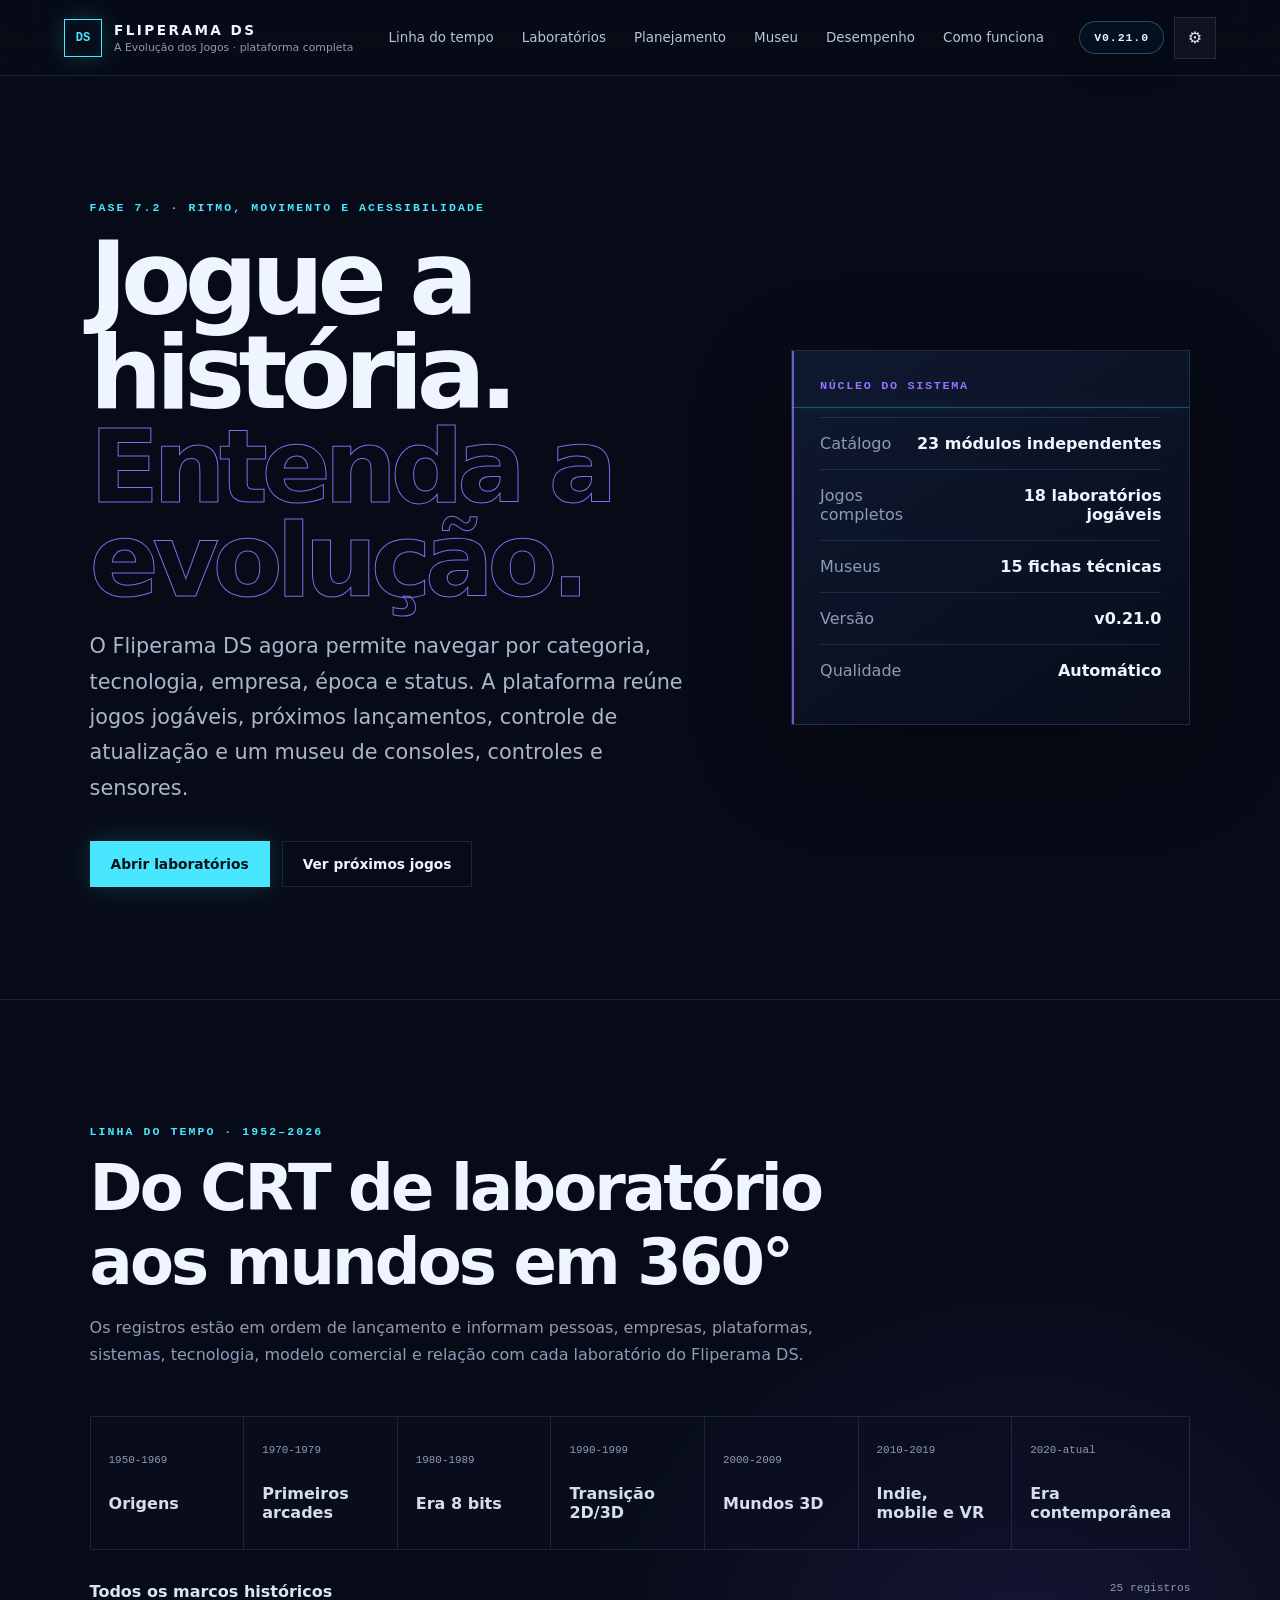
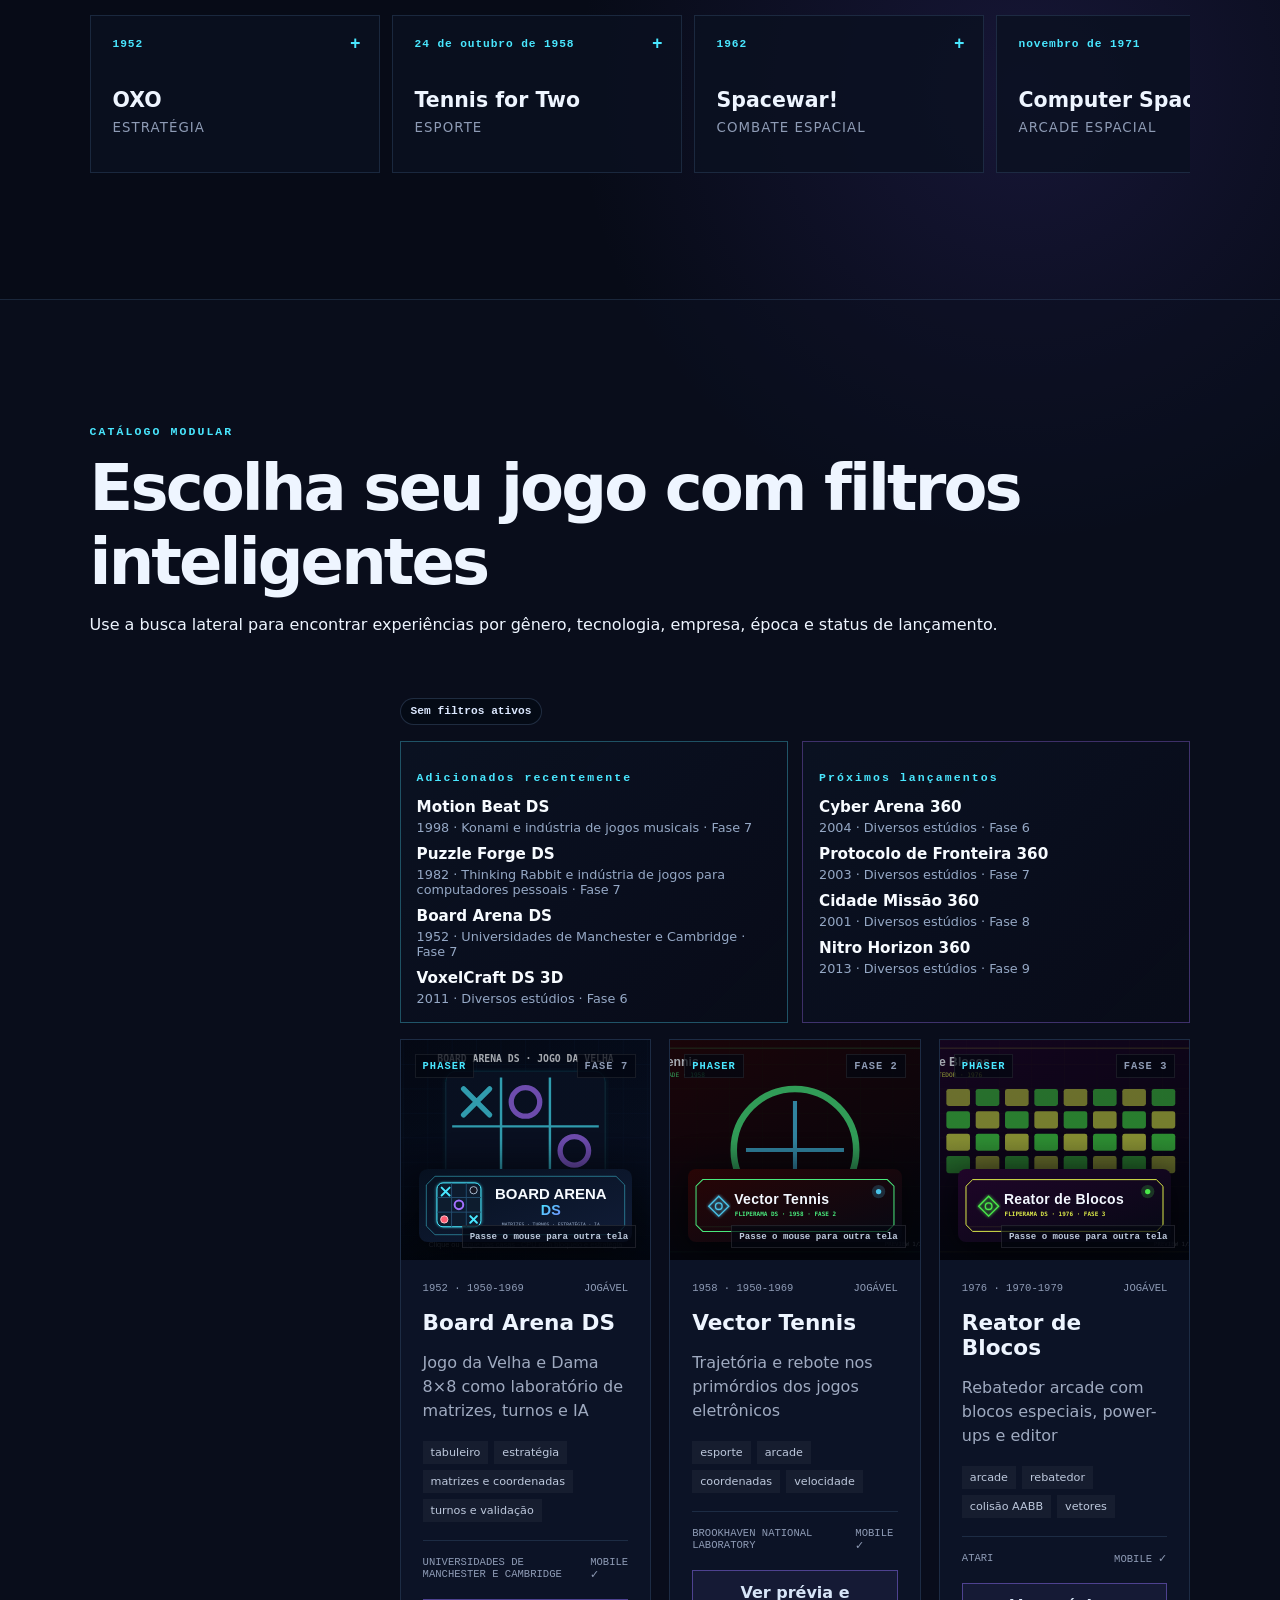
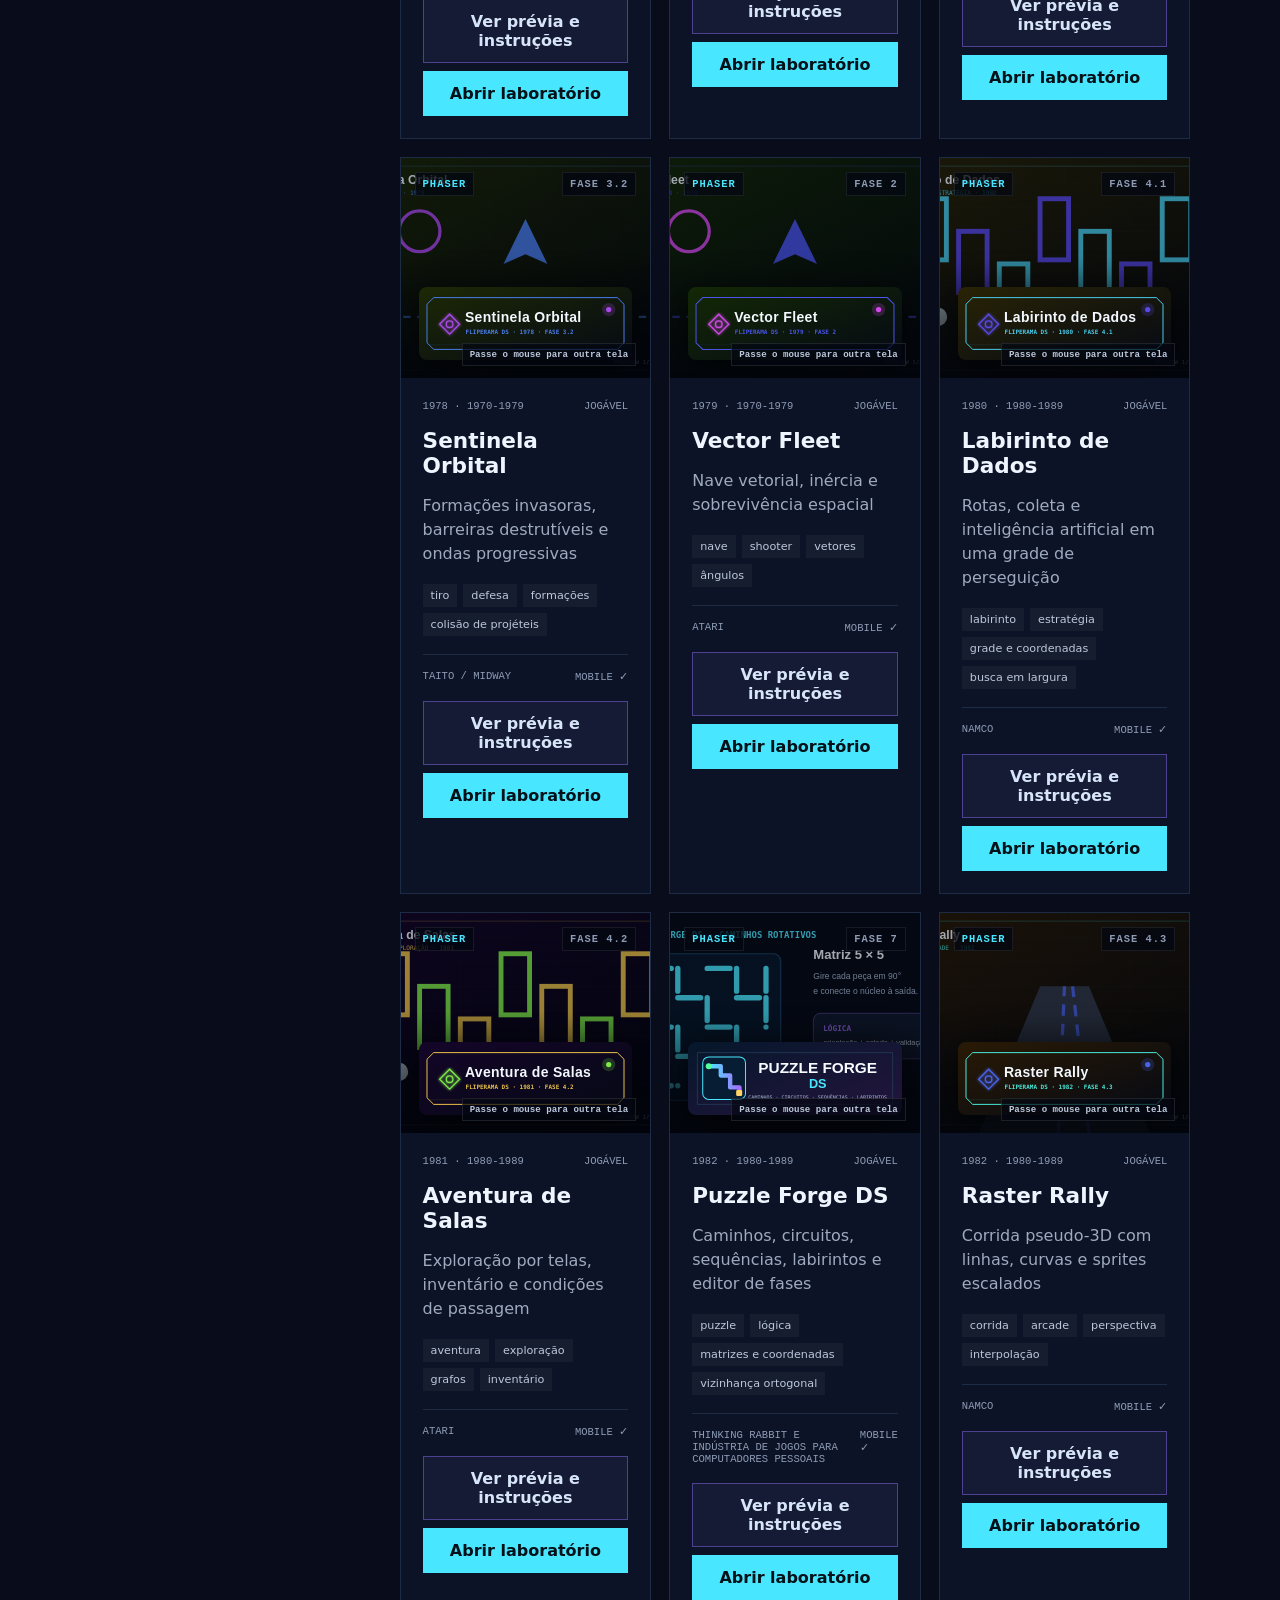
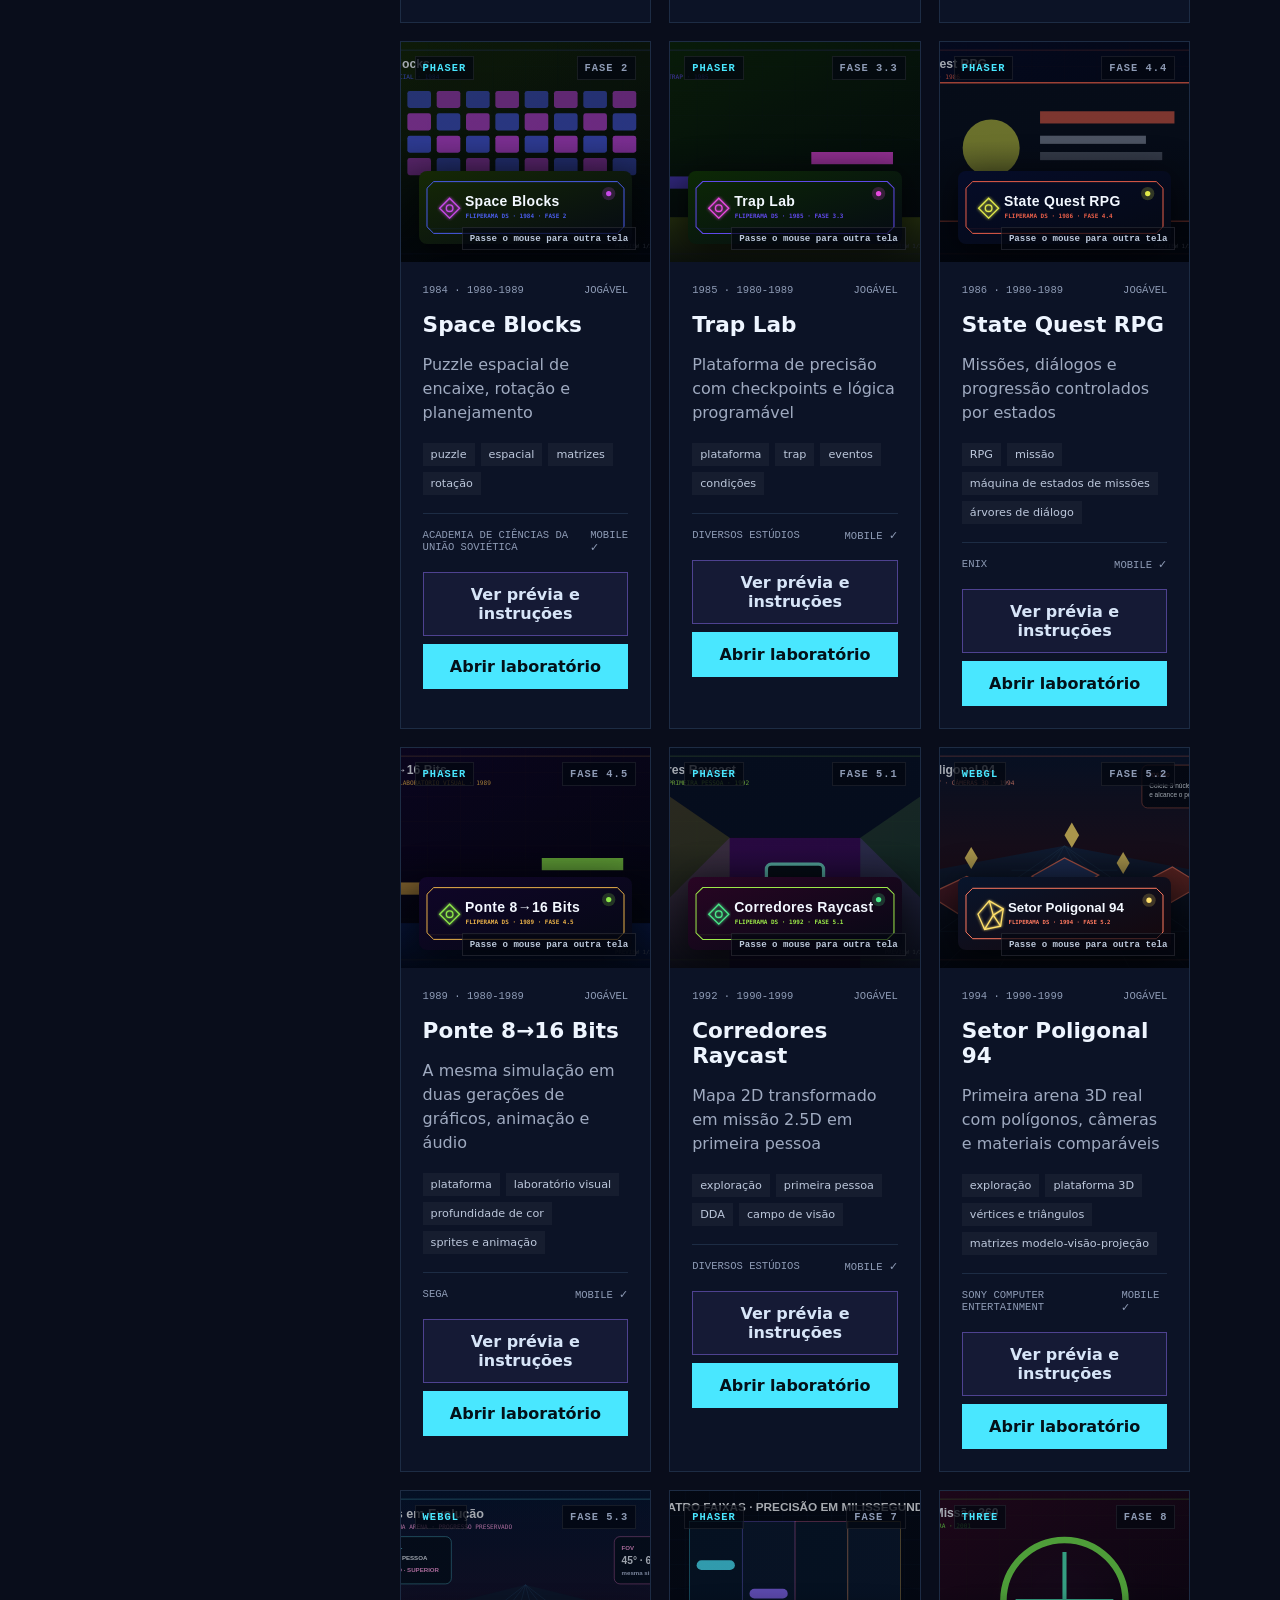
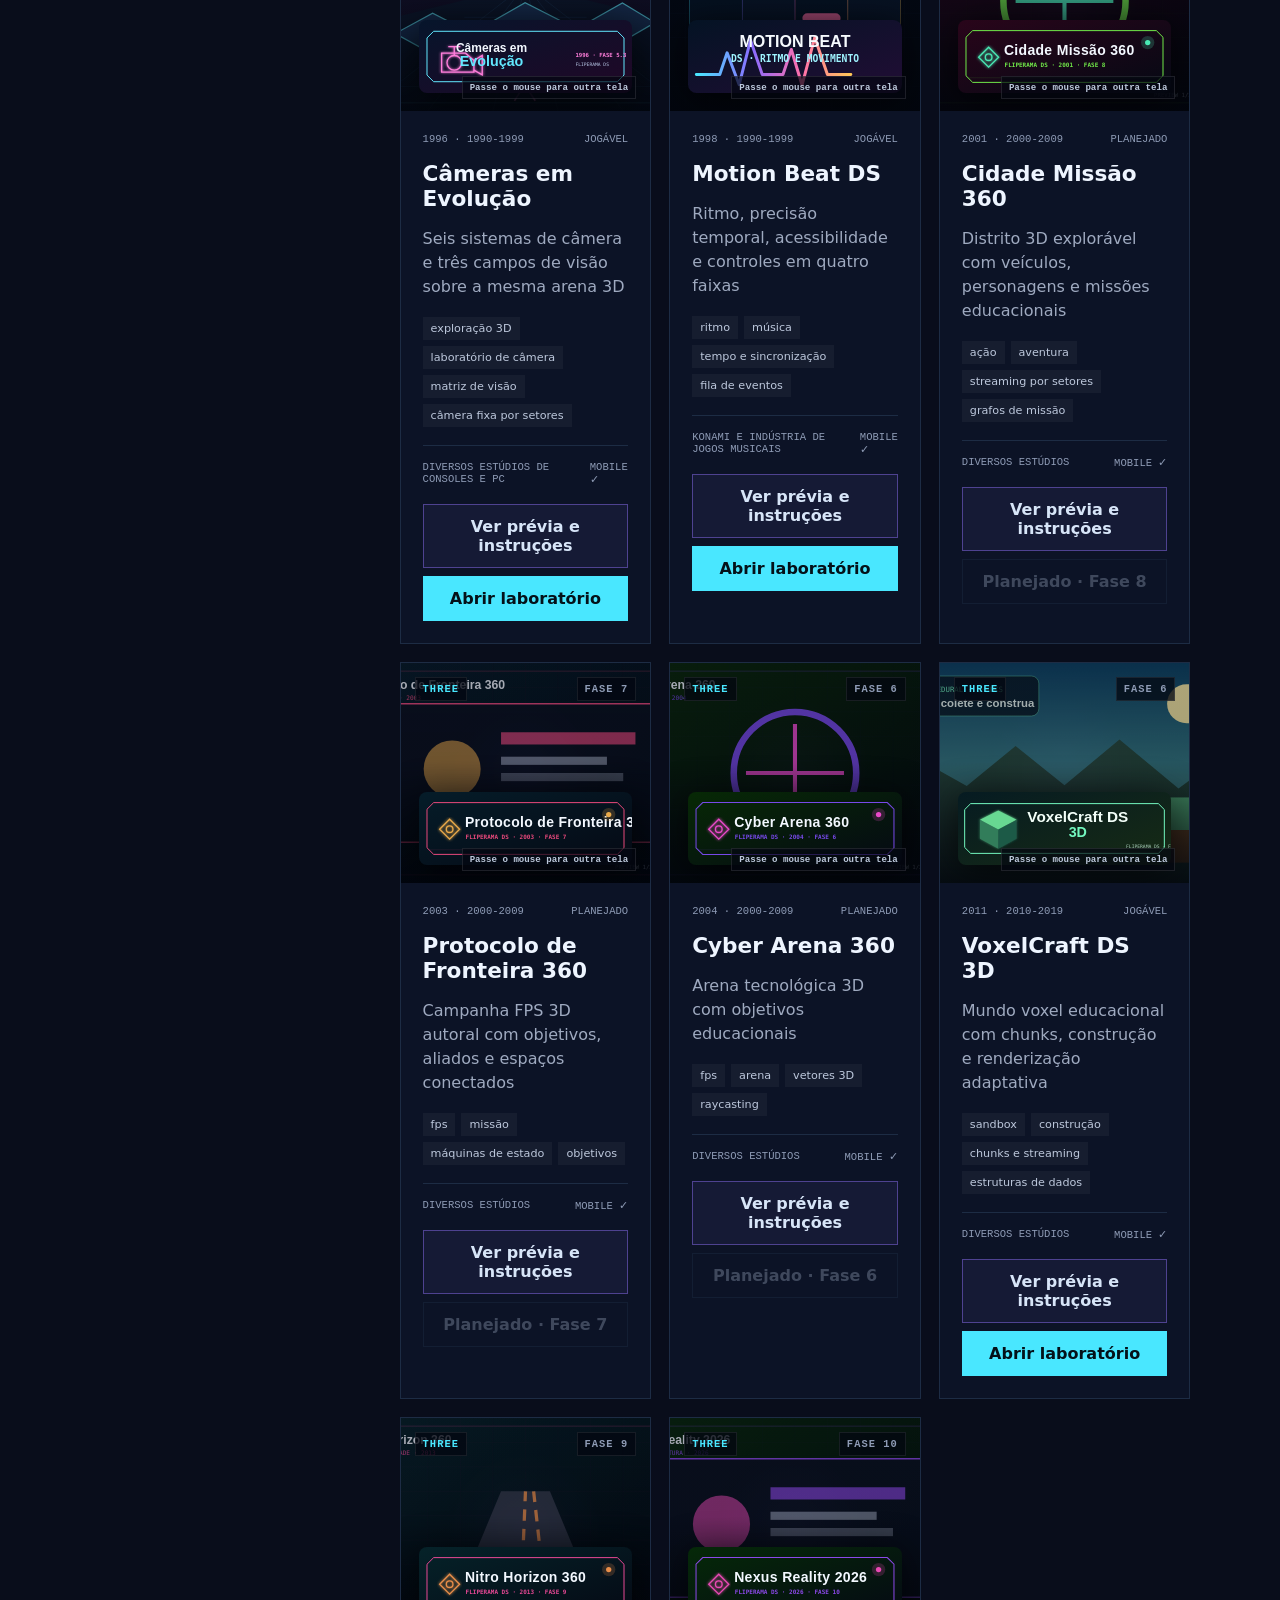
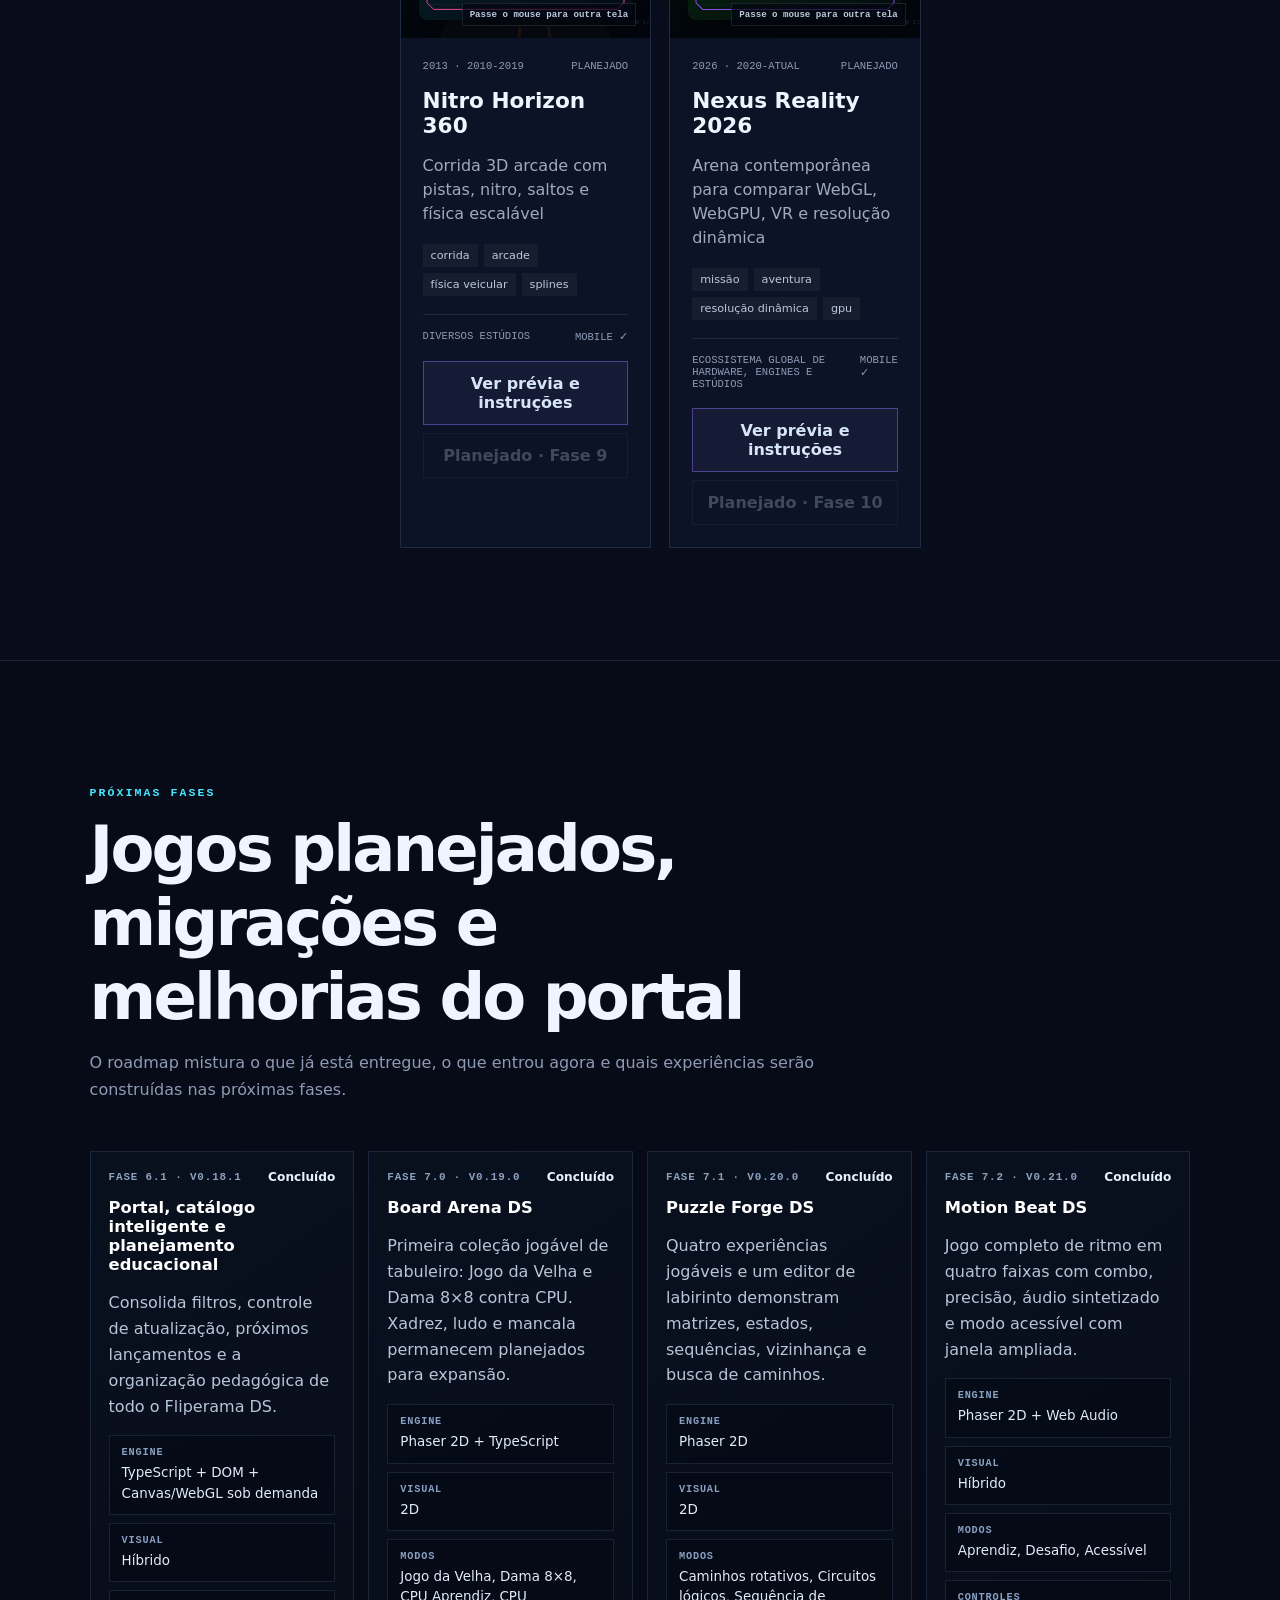
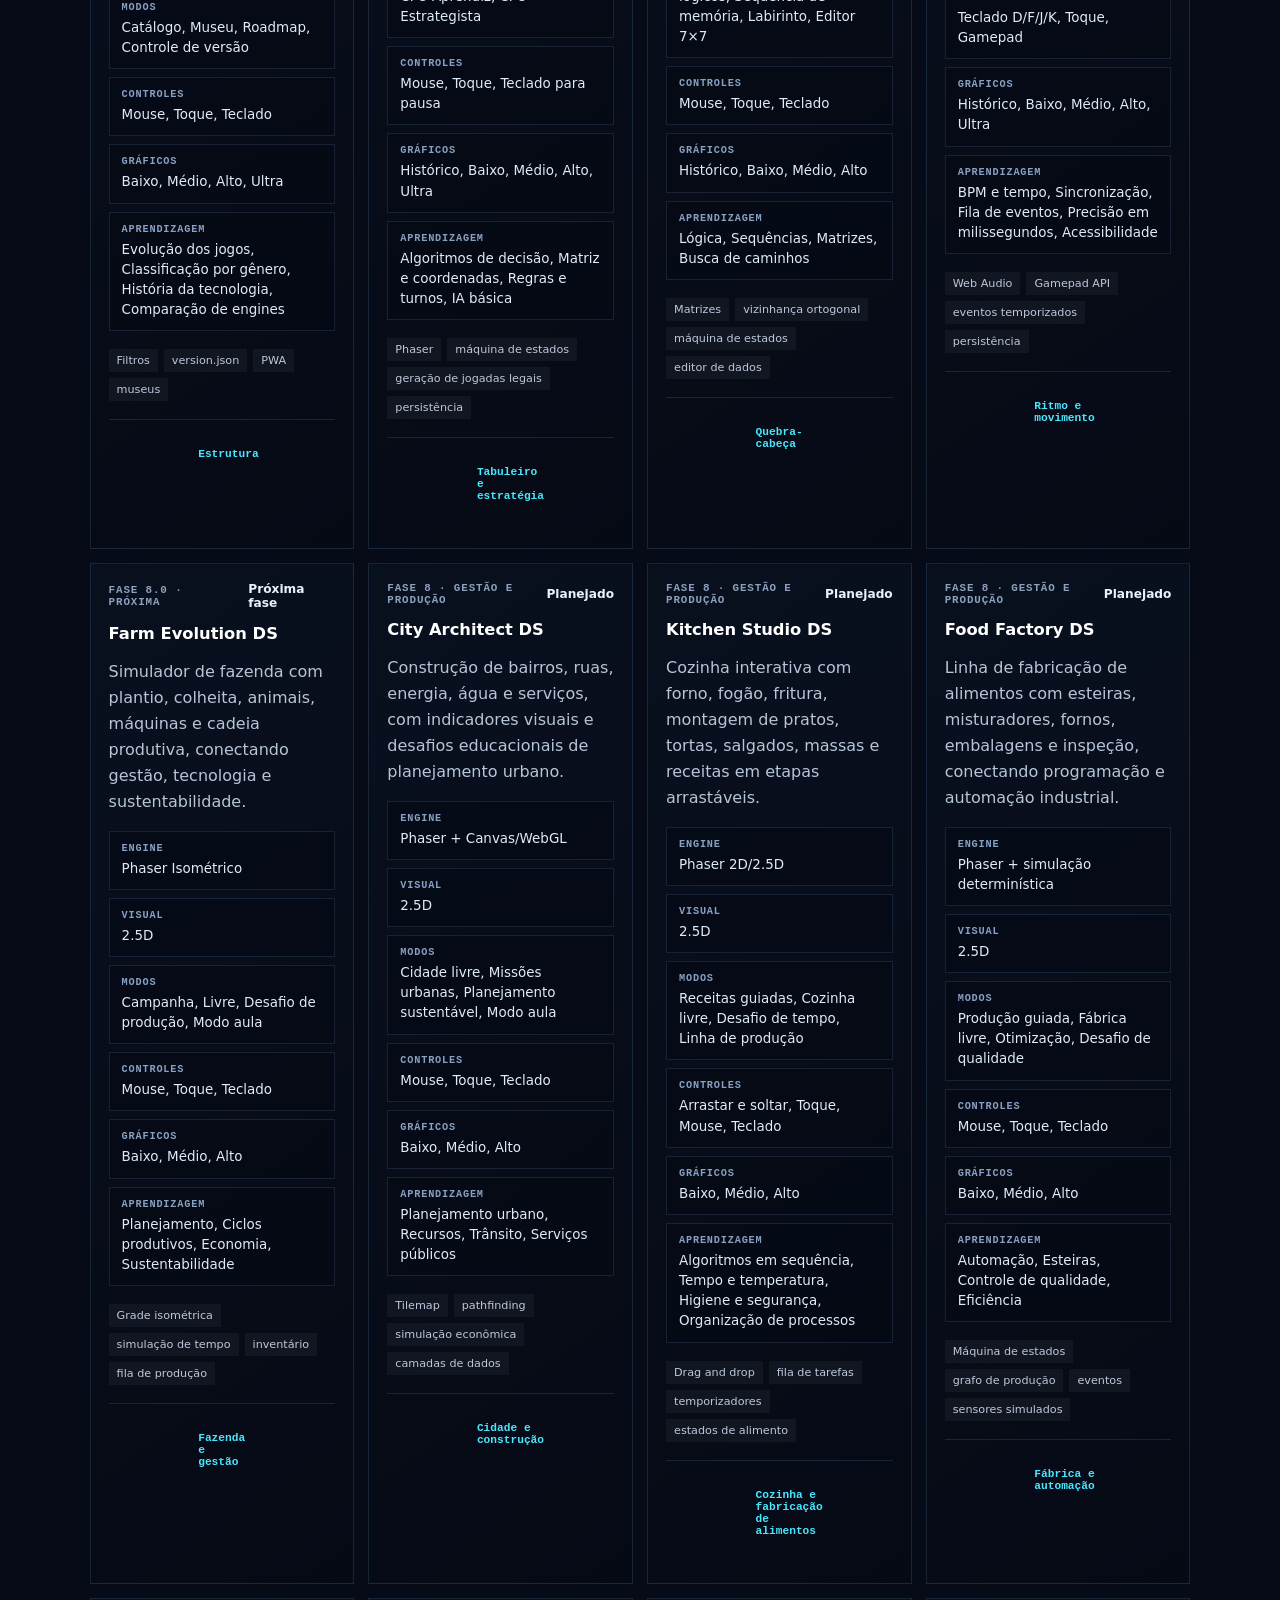
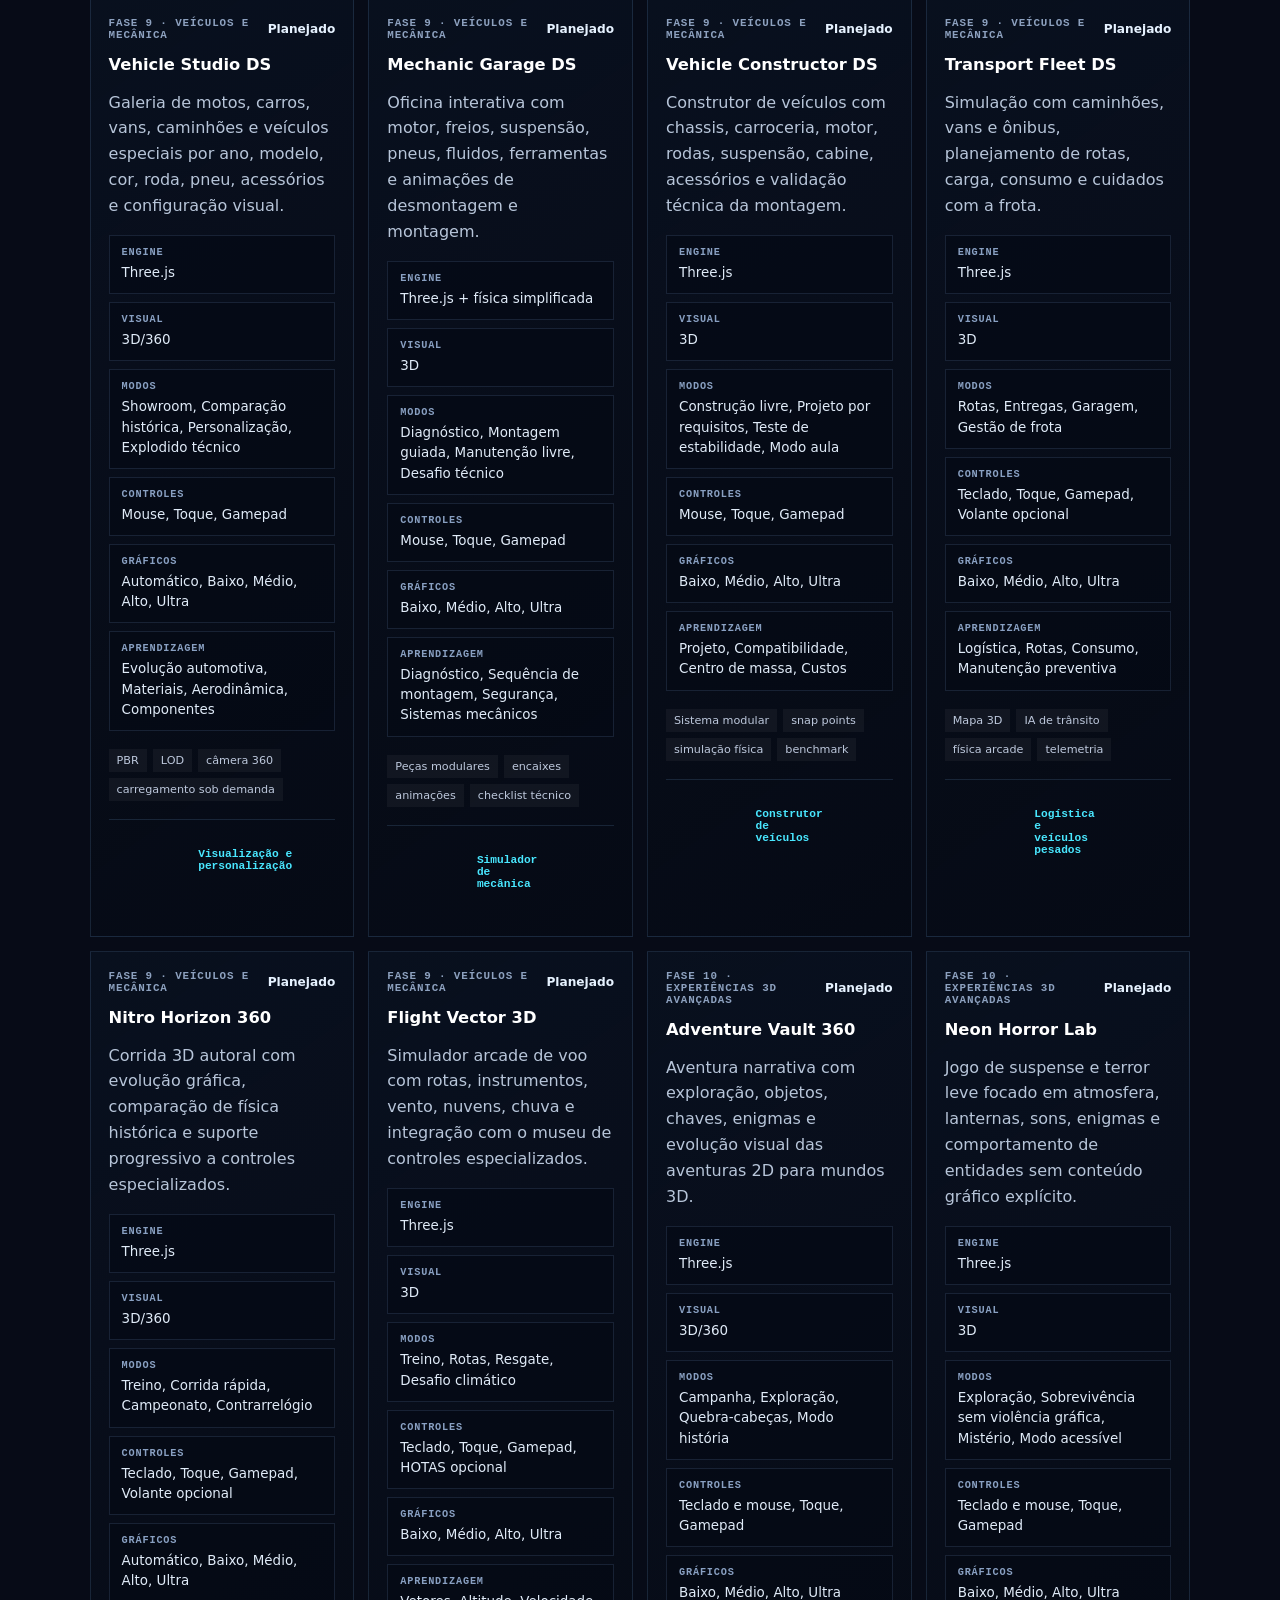
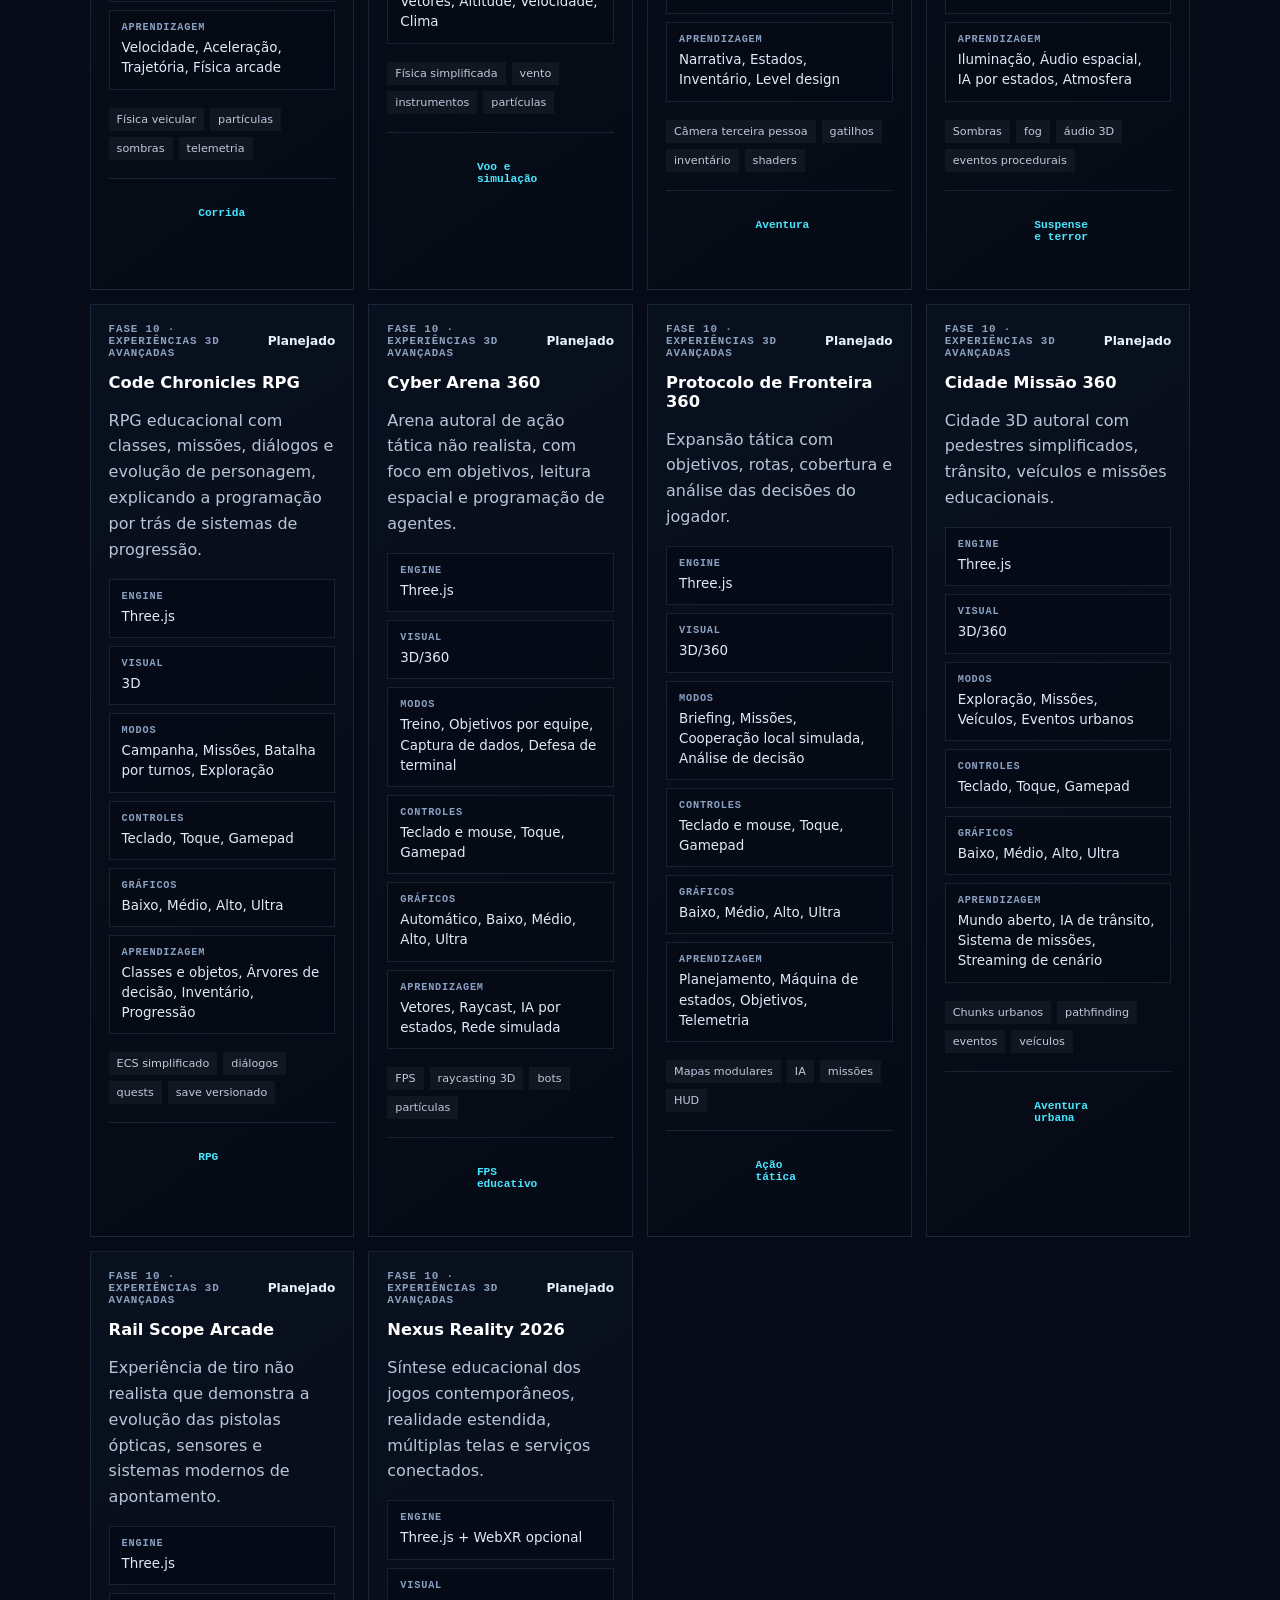
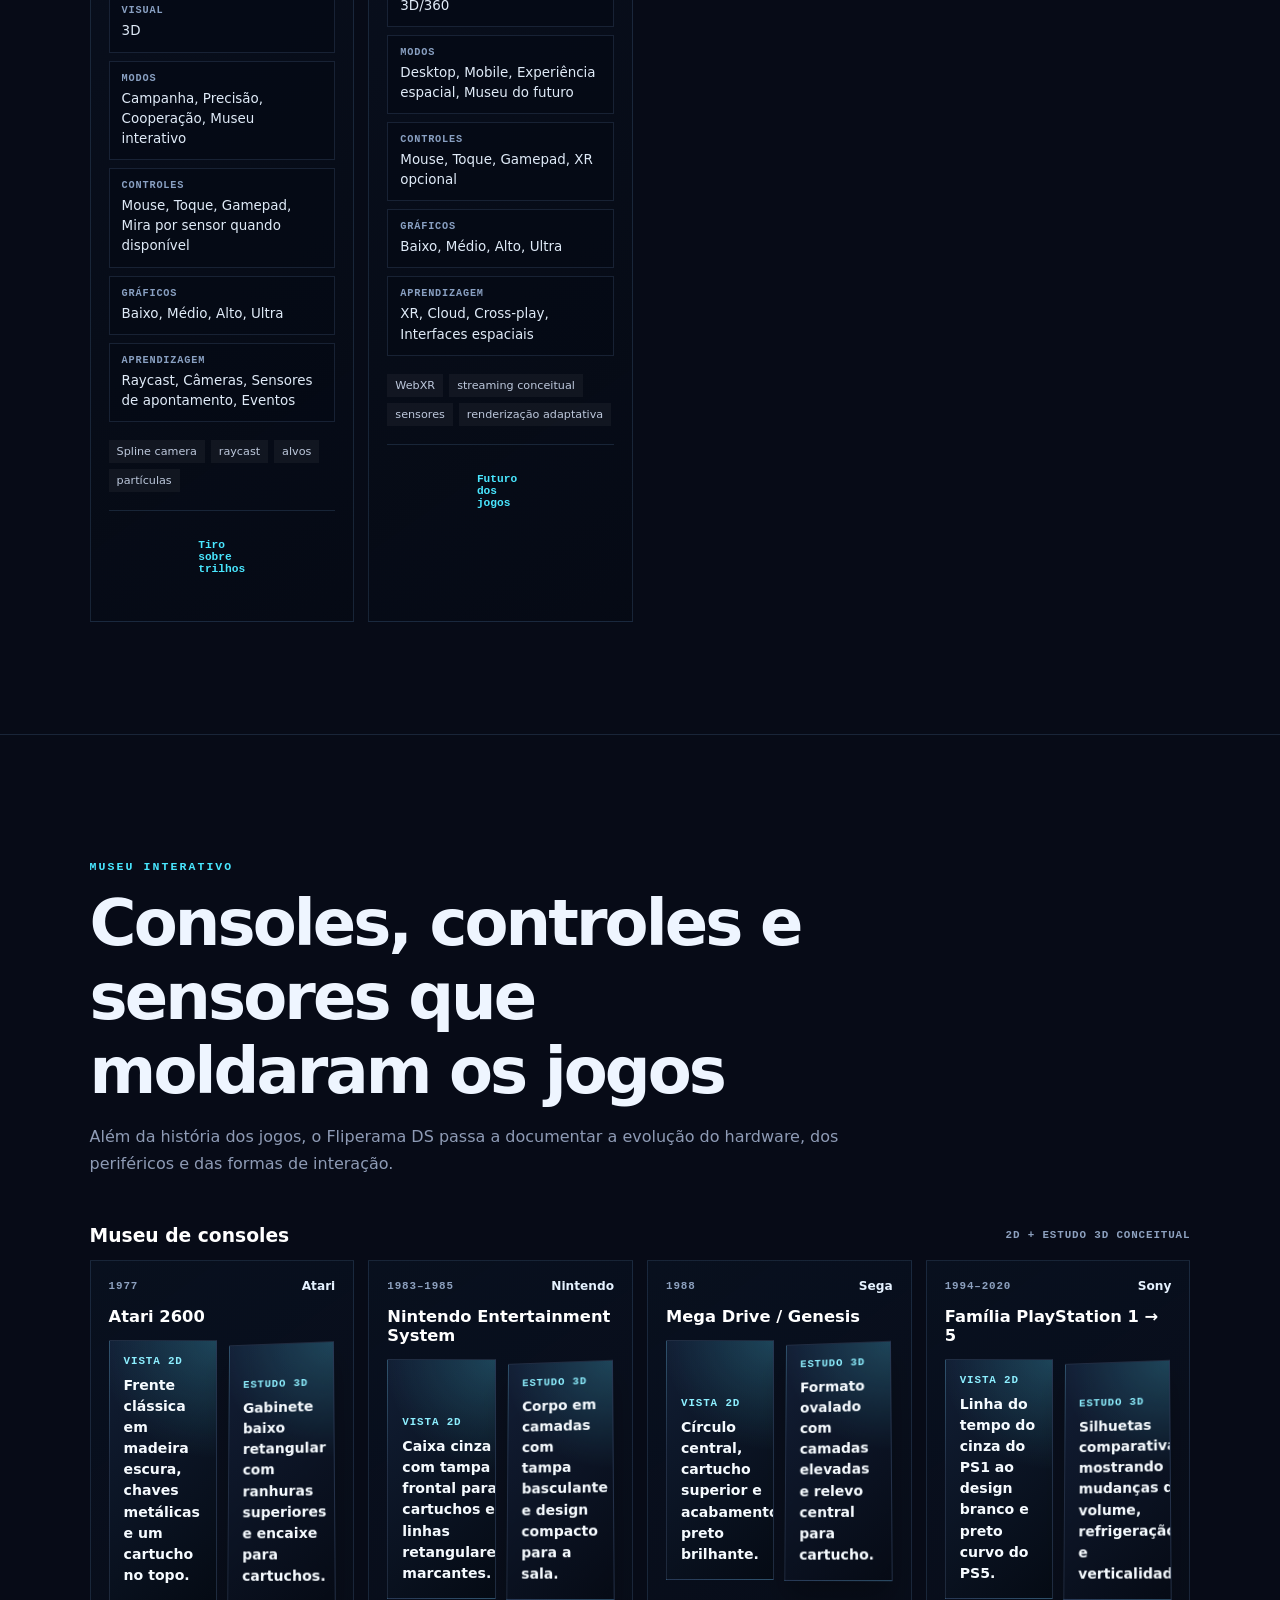
==== fliperama-ds-v0.21.0/index.html @ b1a35e9d "Add files via upload" ====
<!doctype html>
<html lang="pt-BR">
  <head>
    <meta charset="UTF-8" />
    <meta name="viewport" content="width=device-width, initial-scale=1.0, viewport-fit=cover" />
    <meta name="theme-color" content="#070b17" />
    <meta name="description" content="Fliperama DS — A Evolução dos Jogos: história, programação e laboratórios jogáveis." />
    <meta name="mobile-web-app-capable" content="yes" />
    <link rel="manifest" href="./manifest.webmanifest" />
    <link rel="stylesheet" href="./app.css" />
    <title>Fliperama DS v0.21.0</title>
  </head>
  <body>
    <div id="app"><p style="margin:2rem;font:600 1rem system-ui;color:#dce8ff">Carregando Fliperama DS…</p></div>
    <script defer src="./app.js"></script>
  </body>
</html>
---- fliperama-ds-v0.21.0/app.css ----
:root {
  color-scheme: dark;
  font-family: Inter, ui-sans-serif, system-ui, -apple-system, BlinkMacSystemFont, "Segoe UI", sans-serif;
  color: #eef5ff;
  background: #070b17;
  font-synthesis: none;
  --cyan: #49e7ff;
  --violet: #9273ff;
  --muted: #8e9bb5;
  --panel: rgba(15, 22, 43, .72);
  --line: rgba(105, 153, 205, .18);
}

* { box-sizing: border-box; }
html { scroll-behavior: smooth; }
body { margin: 0; min-width: 320px; min-height: 100vh; background: radial-gradient(circle at 80% 8%, rgba(78, 61, 166, .22), transparent 28rem), #070b17; }
body::before { content: ''; position: fixed; inset: 0; pointer-events: none; opacity: .16; background-image: linear-gradient(rgba(255,255,255,.035) 1px, transparent 1px), linear-gradient(90deg, rgba(255,255,255,.035) 1px, transparent 1px); background-size: 32px 32px; mask-image: linear-gradient(to bottom, black, transparent 70%); }
a { color: inherit; text-decoration: none; }
button { font: inherit; }
[hidden] { display: none !important; }
.topbar { position: sticky; top: 0; z-index: 20; display: flex; align-items: center; justify-content: space-between; min-height: 76px; padding: 0 5vw; border-bottom: 1px solid var(--line); background: rgba(7, 11, 23, .82); backdrop-filter: blur(18px); }
.brand { display: flex; align-items: center; gap: 12px; }
.brand-mark { display: grid; place-items: center; width: 38px; height: 38px; border: 1px solid var(--cyan); color: var(--cyan); font: 800 12px/1 monospace; box-shadow: 0 0 24px rgba(73,231,255,.2), inset 0 0 18px rgba(73,231,255,.08); }
.brand strong, .brand small { display: block; }
.brand strong { letter-spacing: .18em; font-size: .85rem; }
.brand small { color: var(--muted); font-size: .68rem; margin-top: 3px; }
nav { display: flex; gap: 28px; color: #b8c4da; font-size: .84rem; }
nav a:hover { color: var(--cyan); }
.icon-button { display: grid; place-items: center; width: 42px; height: 42px; padding: 0; color: #dce7f8; border: 1px solid var(--line); background: rgba(255,255,255,.035); cursor: pointer; }
.icon-button:hover { color: var(--cyan); border-color: rgba(73,231,255,.5); }
.settings-panel { position: fixed; z-index: 60; top: 76px; right: 0; width: min(420px, 100%); height: calc(100dvh - 76px); padding: 28px; overflow-y: auto; border-left: 1px solid var(--line); background: rgba(7,11,23,.97); box-shadow: -28px 0 80px rgba(0,0,0,.35); }
.settings-head { display: flex; justify-content: space-between; align-items: start; gap: 18px; margin-bottom: 32px; }
.settings-head h2 { margin: .2rem 0; font-size: 2rem; }
.settings-panel > label { display: grid; gap: 10px; padding: 18px 0; color: #cbd6e8; border-top: 1px solid var(--line); font-size: .88rem; }
.settings-panel select { width: 100%; padding: 12px; color: #eef5ff; border: 1px solid var(--line); background: #0d1529; }
.settings-panel .switch-row { display: flex; align-items: center; justify-content: space-between; }
.switch-row input { width: 20px; height: 20px; accent-color: var(--cyan); }
.settings-note { color: var(--muted); font-size: .8rem; line-height: 1.6; }
.hero { min-height: calc(100svh - 76px); display: grid; grid-template-columns: minmax(0, 1.2fr) minmax(300px, .8fr); align-items: center; gap: 8vw; padding: 7rem 7vw; }
.eyebrow { color: var(--cyan); font: 700 .72rem/1.4 monospace; letter-spacing: .18em; }
h1 { margin: 1rem 0; font-size: clamp(3.2rem, 8vw, 7.4rem); line-height: .92; letter-spacing: -.065em; }
h1 span { color: transparent; -webkit-text-stroke: 1px rgba(146, 115, 255, .9); }
.lead { max-width: 720px; color: #aab6cc; font-size: clamp(1rem, 2vw, 1.3rem); line-height: 1.7; }
.hero-actions { display: flex; flex-wrap: wrap; gap: 12px; margin-top: 2.2rem; }
.button { padding: 14px 20px; border: 1px solid var(--line); font-weight: 700; font-size: .86rem; }
.button.primary { color: #041119; background: var(--cyan); border-color: var(--cyan); box-shadow: 0 0 28px rgba(73,231,255,.18); }
.button.secondary:hover { border-color: var(--violet); }
.hero-panel { position: relative; overflow: hidden; padding: 28px; border: 1px solid var(--line); background: linear-gradient(145deg, rgba(17,29,55,.78), rgba(10,14,29,.75)); box-shadow: 0 28px 90px rgba(0,0,0,.28); }
.hero-panel::before { content: ''; position: absolute; inset: 0; border-left: 2px solid var(--violet); opacity: .75; pointer-events: none; }
.panel-title { margin: 0 0 24px; font: 700 .74rem monospace; color: var(--violet); letter-spacing: .14em; }
.hero-panel dl { margin: 0; }
.hero-panel dl div { display: flex; justify-content: space-between; gap: 20px; padding: 16px 0; border-top: 1px solid var(--line); }
.hero-panel dt { color: var(--muted); }
.hero-panel dd { margin: 0; text-align: right; font-weight: 650; }
.scanline { position: absolute; width: 100%; height: 1px; top: 15%; left: 0; background: var(--cyan); box-shadow: 0 0 12px var(--cyan); opacity: .3; animation: scan 4s linear infinite; }
@keyframes scan { to { transform: translateY(280px); } }
.section { padding: 7rem 7vw; border-top: 1px solid var(--line); scroll-margin-top: 76px; }
.section-heading { max-width: 750px; margin-bottom: 3rem; }
.section-heading.row { max-width: none; display: flex; justify-content: space-between; align-items: end; gap: 20px; }
h2 { margin: .6rem 0 .8rem; font-size: clamp(2rem, 5vw, 4rem); letter-spacing: -.045em; }
.section-heading > p:last-child { color: var(--muted); line-height: 1.65; }
.timeline { display: grid; grid-template-columns: repeat(7, 1fr); border: 1px solid var(--line); }
.era { min-height: 132px; padding: 18px; color: var(--muted); text-align: left; border: 0; border-right: 1px solid var(--line); background: rgba(10,15,31,.45); cursor: pointer; transition: .2s ease; }
.era:last-child { border-right: 0; }
.era span, .era strong { display: block; }
.era span { font: .68rem monospace; }
.era strong { margin-top: 28px; color: #d5deed; }
.era:hover, .era.active { color: var(--cyan); background: rgba(73,231,255,.06); box-shadow: inset 0 -2px var(--cyan); }
.milestone-heading { display: flex; justify-content: space-between; gap: 18px; margin: 32px 0 14px; color: #d9e4f5; }
.milestone-heading span { color: var(--muted); font: .7rem monospace; }
.milestone-strip { display: grid; grid-auto-flow: column; grid-auto-columns: minmax(290px, 360px); gap: 12px; overflow-x: auto; padding: 0 0 14px; scroll-snap-type: x mandatory; scrollbar-color: var(--violet) rgba(255,255,255,.04); }
.milestone-card { align-self: start; min-width: 0; border: 1px solid var(--line); background: rgba(10, 16, 32, .82); scroll-snap-align: start; }
.milestone-card[open] { border-color: rgba(73,231,255,.46); }
.milestone-card summary { position: relative; display: grid; gap: 8px; min-height: 156px; padding: 22px; cursor: pointer; list-style: none; }
.milestone-card summary::-webkit-details-marker { display: none; }
.milestone-card summary::after { content: '+'; position: absolute; top: 18px; right: 18px; color: var(--cyan); font: 700 1.1rem monospace; }
.milestone-card[open] summary::after { content: '−'; }
.milestone-card summary span { padding-right: 28px; color: var(--cyan); font: 700 .7rem monospace; letter-spacing: .08em; }
.milestone-card summary strong { align-self: end; font-size: 1.28rem; }
.milestone-card summary small { color: var(--muted); text-transform: uppercase; letter-spacing: .08em; }
.milestone-details { padding: 0 22px 24px; border-top: 1px solid var(--line); }
.milestone-details > p { color: #abb8cd; line-height: 1.6; }
.milestone-details dl { margin: 18px 0 0; }
.milestone-details dl div { padding: 10px 0; border-top: 1px solid var(--line); }
.milestone-details dt { color: var(--violet); font: 700 .65rem monospace; text-transform: uppercase; }
.milestone-details dd { margin: 5px 0 0; color: #c7d2e4; font-size: .78rem; line-height: 1.5; }
.catalog-section { background: rgba(12,17,33,.46); }
.text-button { padding: 0 0 4px; color: var(--cyan); border: 0; border-bottom: 1px solid currentColor; background: none; cursor: pointer; }
.game-grid { display: grid; grid-template-columns: repeat(3, minmax(0, 1fr)); gap: 18px; }
.game-card { min-width: 0; border: 1px solid var(--line); background: var(--panel); transition: transform .2s ease, border-color .2s ease; }
.game-card:hover { transform: translateY(-4px); border-color: rgba(73,231,255,.48); }
.card-visual { position: relative; display: grid; place-items: center; min-height: 190px; overflow: hidden; background: radial-gradient(circle, rgba(73,231,255,.12), transparent 45%), linear-gradient(135deg, #111d36, #090d1d); }
.game-card[data-runtime="three"] .card-visual { background: radial-gradient(circle, rgba(146,115,255,.18), transparent 45%), linear-gradient(135deg, #18152d, #090d1d); }
.card-visual::after { content: ''; position: absolute; width: 72%; aspect-ratio: 1; border: 1px solid rgba(73,231,255,.12); transform: rotate(45deg); }
.visual-symbol { color: var(--cyan); font: 300 5rem/1 monospace; filter: drop-shadow(0 0 14px currentColor); }
.game-card[data-runtime="three"] .visual-symbol { color: var(--violet); }
.runtime, .phase { position: absolute; top: 14px; z-index: 2; font: 700 .65rem monospace; letter-spacing: .1em; }
.runtime { left: 14px; color: var(--cyan); }
.phase { right: 14px; color: var(--muted); }
.card-content { padding: 22px; }
.card-meta, .card-footer { display: flex; justify-content: space-between; gap: 12px; color: var(--muted); font: .66rem monospace; text-transform: uppercase; }
.card-content h3 { margin: 16px 0 8px; font-size: 1.35rem; }
.card-content > p { min-height: 48px; color: #9faac0; line-height: 1.5; }
.tags { display: flex; flex-wrap: wrap; gap: 6px; margin: 18px 0; }
.tags span { padding: 5px 8px; color: #bdc8dc; font-size: .7rem; background: rgba(255,255,255,.045); }
.card-footer { padding-top: 15px; border-top: 1px solid var(--line); }
.card-action { width: 100%; margin-top: 18px; padding: 12px 14px; color: #77849a; border: 1px solid var(--line); background: transparent; font-weight: 750; cursor: not-allowed; }
.card-action.playable { color: #041119; border-color: var(--cyan); background: var(--cyan); cursor: pointer; }
.card-action.playable:hover { box-shadow: 0 0 26px rgba(73,231,255,.2); }
.performance-section { background: linear-gradient(135deg, rgba(73,231,255,.035), transparent 50%); }
.performance-card { display: grid; grid-template-columns: minmax(0, 1fr) auto; gap: 22px; align-items: center; padding: 28px; border: 1px solid var(--line); background: var(--panel); }
#benchmark-status strong, #benchmark-status span { display: block; }
#benchmark-status span { margin-top: 7px; color: var(--muted); }
.benchmark-result { grid-column: 1 / -1; display: grid; grid-template-columns: repeat(4, 1fr); gap: 1px; background: var(--line); border: 1px solid var(--line); }
.benchmark-result div { padding: 18px; background: #0a1020; }
.benchmark-result span, .benchmark-result strong { display: block; }
.benchmark-result span { color: var(--muted); font-size: .72rem; }
.benchmark-result strong { margin-top: 9px; color: var(--cyan); }
.architecture { background: radial-gradient(circle at 10% 90%, rgba(146,115,255,.08), transparent 30rem); }
.architecture-grid { display: grid; grid-template-columns: repeat(4, 1fr); gap: 1px; background: var(--line); border: 1px solid var(--line); }
.architecture-grid article { padding: 28px; background: #0a0f20; }
.architecture-grid span { color: var(--violet); font: 700 .72rem monospace; }
.architecture-grid h3 { margin: 2rem 0 .7rem; font-size: 1.25rem; }
.architecture-grid p { color: var(--muted); line-height: 1.6; font-size: .9rem; }
footer { display: flex; justify-content: space-between; gap: 20px; padding: 28px 7vw; color: var(--muted); border-top: 1px solid var(--line); font: .7rem monospace; }
.game-dialog { width: min(1180px, calc(100% - 28px)); max-width: none; padding: 0; color: #eef5ff; border: 1px solid rgba(73,231,255,.35); background: #070b17; box-shadow: 0 32px 120px rgba(0,0,0,.7); }
.game-dialog::backdrop { background: rgba(1,4,12,.86); backdrop-filter: blur(8px); }
.game-shell { display: grid; grid-template-rows: auto auto minmax(0, 1fr); max-height: min(94dvh, 920px); }
.game-header { display: grid; grid-template-columns: 1fr auto auto; align-items: center; gap: 28px; padding: 18px 22px; border-bottom: 1px solid var(--line); }
.game-header h2 { margin: .1rem 0; font-size: clamp(1.4rem, 4vw, 2.2rem); }
.game-header .eyebrow { margin: 0; }
.lab-actions { display: flex; align-items: center; gap: 8px; }
.lab-action { min-height: 40px; padding: 0 12px; color: #cbd6e8; border: 1px solid var(--line); background: rgba(255,255,255,.035); cursor: pointer; font: 700 .67rem monospace; }
.lab-action:hover { color: var(--cyan); border-color: rgba(73,231,255,.5); }
.scoreboard { display: flex; gap: 18px; font: .7rem monospace; color: var(--muted); }
.scoreboard span { display: flex; align-items: baseline; gap: 7px; }
.scoreboard i { font-style: normal; }
.scoreboard strong { color: #eef5ff; font-size: 1.5rem; }
.game-tabs { display: flex; gap: 0; overflow-x: auto; padding: 0 22px; border-bottom: 1px solid var(--line); background: #090f20; }
.game-tabs button { min-width: max-content; padding: 13px 18px; color: var(--muted); border: 0; border-bottom: 2px solid transparent; background: none; cursor: pointer; font: 700 .7rem monospace; letter-spacing: .08em; }
.game-tabs button:hover, .game-tabs button.active { color: var(--cyan); border-bottom-color: var(--cyan); }
.game-panel { min-height: 0; overflow: auto; }
.play-panel { display: grid; grid-template-rows: minmax(320px, 66vh) auto auto; overflow: hidden; }
.game-stage { position: relative; min-height: 320px; overflow: hidden; background: #050914; touch-action: none; }
.game-canvas { position: absolute; inset: 0; }
.game-stage canvas { display: block; }
.game-loading, .game-error { position: absolute; inset: 0; display: grid; place-content: center; justify-items: center; gap: 16px; color: var(--muted); text-align: center; }
.game-error strong { color: #ff8a9a; }
.game-error span { max-width: 480px; }
.loader { width: 38px; height: 38px; border: 2px solid var(--line); border-top-color: var(--cyan); border-radius: 50%; animation: spin .8s linear infinite; }
@keyframes spin { to { transform: rotate(360deg); } }
.game-overlay { position: absolute; z-index: 3; inset: 0; display: grid; place-content: center; justify-items: center; gap: 18px; padding: 32px; text-align: center; background: rgba(3, 7, 17, .88); backdrop-filter: blur(8px); }
.game-overlay h3 { max-width: 620px; margin: 0; font-size: clamp(1.5rem, 4vw, 2.7rem); }
.game-overlay > p { max-width: 620px; margin: 0; color: var(--muted); line-height: 1.6; }
.tutorial-steps { display: grid; grid-template-columns: repeat(3, 1fr); gap: 10px; max-width: 780px; }
.tutorial-steps span { display: grid; gap: 9px; padding: 15px; color: #cbd6e8; border: 1px solid var(--line); background: rgba(10, 18, 36, .76); font-size: .78rem; line-height: 1.45; }
.tutorial-steps b { color: var(--cyan); font: 700 .7rem monospace; }
.game-overlay label { display: grid; grid-template-columns: auto minmax(150px, 220px); align-items: center; gap: 12px; color: var(--muted); font-size: .8rem; }
.game-overlay select { padding: 10px 12px; color: #eef5ff; border: 1px solid var(--line); background: #0d1529; }
.game-overlay .button { cursor: pointer; }
.result-overlay { background: radial-gradient(circle at center, rgba(73,231,255,.13), transparent 35%), rgba(3, 7, 17, .92); }
.learning-panel { max-width: 980px; width: 100%; margin: 0 auto; padding: clamp(28px, 5vw, 68px); }
.learning-panel h3 { margin: .4rem 0 1.4rem; font-size: clamp(1.8rem, 4vw, 3.2rem); }
.learning-panel > p { max-width: 820px; color: #aab6cc; line-height: 1.75; }
.historical-sheet { margin: 30px 0 18px; border: 1px solid var(--line); background: rgba(10,16,32,.7); }
.historical-sheet h4 { margin: 0; padding: 16px 18px; color: var(--cyan); border-bottom: 1px solid var(--line); font: 700 .75rem monospace; letter-spacing: .12em; text-transform: uppercase; }
.historical-sheet dl { display: grid; grid-template-columns: 1fr 1fr; margin: 0; }
.historical-sheet dl div { padding: 16px 18px; border-bottom: 1px solid var(--line); }
.historical-sheet dl div:nth-child(odd) { border-right: 1px solid var(--line); }
.historical-sheet dt { color: var(--violet); font: 700 .65rem monospace; text-transform: uppercase; }
.historical-sheet dd { margin: 7px 0 0; color: #cad5e7; font-size: .82rem; line-height: 1.5; }
.history-next { display: flex; align-items: center; flex-wrap: wrap; gap: 14px; margin-top: 26px; padding-top: 22px; border-top: 1px solid var(--line); }
.history-next .button { cursor: pointer; }
.history-next span { color: var(--muted); font-size: .76rem; }
.source-link { display: inline-block; margin-top: 12px; padding-bottom: 4px; color: var(--cyan); border-bottom: 1px solid currentColor; font-size: .82rem; }
.learning-panel pre { overflow-x: auto; margin: 28px 0; padding: 24px; color: #c9f8ff; border: 1px solid var(--line); background: #050914; font: .78rem/1.65 monospace; }
.concept-grid { display: grid; grid-template-columns: repeat(4, 1fr); gap: 1px; border: 1px solid var(--line); background: var(--line); }
.concept-grid span { padding: 18px; color: #cbd6e8; background: #0a1020; font-size: .8rem; }
.comparison-table { margin-top: 28px; border: 1px solid var(--line); }
.comparison-table > div { display: grid; grid-template-columns: .65fr 1fr 1fr; }
.comparison-table > div + div { border-top: 1px solid var(--line); }
.comparison-table strong, .comparison-table span { padding: 15px; font-size: .78rem; line-height: 1.5; }
.comparison-table strong { color: var(--cyan); background: rgba(73,231,255,.035); }
.comparison-table span { color: #bdc8dc; border-left: 1px solid var(--line); }
.comparison-note { padding: 14px 16px; border-left: 2px solid var(--violet); background: rgba(146,115,255,.06); }
.editor-panel > p { max-width: 760px; }
.editor-legend { display: flex; flex-wrap: wrap; gap: 8px 16px; margin: 24px 0 16px; color: var(--muted); font-size: .72rem; }
.editor-legend span { display: flex; align-items: center; gap: 7px; }
.editor-legend i { width: 13px; height: 13px; border: 1px solid var(--line); background: #10192f; }
.editor-legend [data-type="n"] i, .block-editor [data-type="n"] { background: #1f9fb4; }
.editor-legend [data-type="r"] i, .block-editor [data-type="r"] { background: #5867de; }
.editor-legend [data-type="e"] i, .block-editor [data-type="e"] { background: #c94160; }
.editor-legend [data-type="b"] i, .block-editor [data-type="b"] { background: #c8992d; }
.block-editor { display: grid; grid-template-columns: repeat(8, minmax(44px, 1fr)); gap: 7px; max-width: 780px; padding: 18px; border: 1px solid var(--line); background: #050914; }
.block-editor button { aspect-ratio: 1.8; min-width: 0; color: rgba(255,255,255,.9); border: 1px solid rgba(255,255,255,.16); background: #0b1326; cursor: pointer; font: 800 .68rem monospace; }
.block-editor button:hover, .block-editor button:focus-visible { outline: 2px solid var(--cyan); outline-offset: 2px; filter: brightness(1.18); }
.block-editor [data-type="."] { color: #56647c; border-style: dashed; }
.sequence-editor { display: grid; grid-template-columns: repeat(3, minmax(0, 1fr)); gap: 12px; max-width: 860px; margin: 24px 0 18px; }
.sequence-editor label { display: grid; gap: 8px; padding: 16px; border: 1px solid var(--line); background: #050914; }
.sequence-editor span { color: var(--violet); font: 800 .68rem monospace; letter-spacing: .08em; }
.sequence-editor select { min-width: 0; padding: 11px; color: #eef5ff; border: 1px solid var(--line); background: #10192f; }
.editor-actions { display: flex; flex-wrap: wrap; gap: 10px; margin: 18px 0; }
.editor-actions .button { cursor: pointer; background-color: transparent; color: #eef5ff; }
.editor-actions .button.primary { color: #041119; background: var(--cyan); }
.game-help { display: flex; justify-content: space-between; gap: 18px; padding: 13px 22px; color: var(--muted); border-top: 1px solid var(--line); font: .7rem monospace; }
#game-state { color: var(--cyan); }
.touch-controls { display: none; grid-template-columns: 1fr 1.4fr 1fr; gap: 10px; padding: 12px; border-top: 1px solid var(--line); }
.touch-controls button { min-height: 58px; color: #e9f7ff; border: 1px solid var(--line); background: #10192f; touch-action: none; user-select: none; }
.touch-controls button:active { color: #061119; background: var(--cyan); }
.touch-controls[data-game="space-blocks"] { grid-template-columns: repeat(5, minmax(0, 1fr)); }
.touch-controls[data-game="space-blocks"] button { min-width: 0; padding: 8px 4px; font-size: .72rem; font-weight: 800; }
.touch-controls[data-game="vector-fleet"], .touch-controls[data-game="trap-lab"], .touch-controls[data-game="data-maze"] { grid-template-columns: repeat(4, minmax(0, 1fr)); }
.touch-controls[data-game="vector-fleet"] button, .touch-controls[data-game="block-reactor"] button, .touch-controls[data-game="orbital-sentinel"] button, .touch-controls[data-game="trap-lab"] button, .touch-controls[data-game="data-maze"] button { min-width: 0; padding: 8px 4px; font-size: .7rem; font-weight: 800; }
.performance-overlay { position: fixed; z-index: 80; right: 14px; bottom: 14px; display: flex; gap: 8px; padding: 8px 10px; color: var(--muted); border: 1px solid var(--line); background: rgba(7,11,23,.92); font: .65rem monospace; }
.performance-overlay strong { color: var(--cyan); }
.performance-overlay span { padding-left: 8px; border-left: 1px solid var(--line); color: var(--violet); }
.game-open { overflow: hidden; }

@media (max-width: 960px) {
  .hero { grid-template-columns: 1fr; }
  .hero-panel { max-width: 620px; }
  .timeline { grid-template-columns: repeat(2, 1fr); }
  .era, .era:last-child { border-right: 1px solid var(--line); border-bottom: 1px solid var(--line); }
  .game-grid { grid-template-columns: repeat(2, minmax(0, 1fr)); }
  .architecture-grid { grid-template-columns: repeat(2, 1fr); }
  .benchmark-result { grid-template-columns: repeat(2, 1fr); }
}

@media (max-width: 640px) {
  .topbar { min-height: 64px; padding: 0 18px; }
  .brand small, nav { display: none; }
  .settings-panel { top: 64px; height: calc(100dvh - 64px); }
  .hero { min-height: auto; padding: 5rem 20px; }
  h1 { font-size: clamp(3rem, 16vw, 5rem); }
  .hero-panel { padding: 22px; }
  .section { padding: 5rem 20px; scroll-margin-top: 64px; }
  .timeline, .game-grid, .architecture-grid { grid-template-columns: 1fr; }
  .era { min-height: 92px; }
  .era strong { margin-top: 14px; }
  .section-heading.row { align-items: start; }
  .card-content > p { min-height: auto; }
  footer { flex-direction: column; padding: 24px 20px; }
  .performance-card { grid-template-columns: 1fr; }
  .benchmark-result { grid-column: auto; grid-template-columns: 1fr 1fr; }
  .game-dialog { width: 100%; height: 100dvh; max-height: 100dvh; border: 0; }
  .game-shell { min-height: 100dvh; max-height: 100dvh; grid-template-rows: auto auto minmax(0, 1fr); }
  .game-header { grid-template-columns: 1fr auto; gap: 12px; padding: 12px 14px; }
  .game-header > div:first-child .eyebrow { font-size: .58rem; }
  .scoreboard { grid-column: 1 / -1; grid-row: 2; justify-content: center; }
  .scoreboard span { flex-direction: column; align-items: center; gap: 2px; }
  .scoreboard strong { font-size: 1.15rem; }
  .lab-actions { grid-column: 2; grid-row: 1; gap: 5px; }
  .lab-action { min-height: 38px; padding: 0 8px; font-size: .58rem; }
  .game-tabs { padding: 0 8px; }
  .game-tabs button { flex: 1; padding: 12px 11px; }
  .play-panel { grid-template-rows: minmax(240px, 1fr) auto auto; }
  .game-help { padding: 10px 14px; }
  .game-help > span:first-child { display: none; }
  .touch-controls { display: grid; padding-bottom: max(12px, env(safe-area-inset-bottom)); }
  .touch-controls[data-game="space-blocks"], .touch-controls[data-game="vector-fleet"], .touch-controls[data-game="block-reactor"], .touch-controls[data-game="orbital-sentinel"], .touch-controls[data-game="trap-lab"], .touch-controls[data-game="data-maze"] { gap: 6px; }
  .touch-controls[data-game="space-blocks"] button, .touch-controls[data-game="vector-fleet"] button, .touch-controls[data-game="block-reactor"] button, .touch-controls[data-game="orbital-sentinel"] button, .touch-controls[data-game="trap-lab"] button, .touch-controls[data-game="data-maze"] button { min-height: 54px; font-size: .68rem; }
  .game-overlay { padding: 18px; gap: 12px; }
  .tutorial-steps { grid-template-columns: 1fr; gap: 5px; }
  .tutorial-steps span { grid-template-columns: auto 1fr; align-items: center; padding: 8px 10px; }
  .game-overlay label { grid-template-columns: 1fr; gap: 6px; width: min(100%, 280px); text-align: left; }
  .learning-panel { padding: 26px 20px 50px; }
  .concept-grid { grid-template-columns: 1fr 1fr; }
  .comparison-table > div { grid-template-columns: 1fr; }
  .comparison-table span { border-left: 0; border-top: 1px solid var(--line); }
  .historical-sheet dl { grid-template-columns: 1fr; }
  .historical-sheet dl div:nth-child(odd) { border-right: 0; }
  .milestone-heading { align-items: baseline; }
  .milestone-strip { grid-auto-columns: min(86vw, 340px); margin-right: -20px; padding-right: 20px; }
  .sequence-editor { grid-template-columns: 1fr; }
  .block-editor { grid-template-columns: repeat(8, minmax(28px, 1fr)); gap: 4px; padding: 10px; }
  .block-editor button { font-size: .58rem; }
}

@media (prefers-reduced-motion: reduce) {
  html { scroll-behavior: auto; }
  *, *::before, *::after { animation-duration: .01ms !important; animation-iteration-count: 1 !important; transition-duration: .01ms !important; }
}

:root[data-motion="reduced"] *, :root[data-motion="reduced"] *::before, :root[data-motion="reduced"] *::after { animation-duration: .01ms !important; animation-iteration-count: 1 !important; transition-duration: .01ms !important; scroll-behavior: auto !important; }

/* Fase 5.1 · identidade visual, prévias e guia expansível */
.card-visual { min-height: 220px; isolation: isolate; background: #050914; }
.card-visual::after { display: none; }
.card-preview { position: absolute; inset: 0; width: 100%; height: 100%; object-fit: cover; transition: opacity .35s ease, transform .5s ease; }
.primary-preview { opacity: .82; }
.secondary-preview { opacity: 0; transform: scale(1.035); }
.game-card:hover .primary-preview { opacity: 0; transform: scale(1.035); }
.game-card:hover .secondary-preview { opacity: .86; transform: scale(1); }
.card-visual::before { content: ''; position: absolute; z-index: 1; inset: 0; background: linear-gradient(to bottom, rgba(2,5,12,.18), rgba(2,5,12,.2) 45%, rgba(2,5,12,.88)); pointer-events: none; }
.card-logo { position: absolute; z-index: 2; left: 18px; right: 18px; bottom: 18px; width: calc(100% - 36px); max-height: 88px; object-fit: contain; object-position: left bottom; filter: drop-shadow(0 7px 18px rgba(0,0,0,.65)); }
.preview-hint { position: absolute; z-index: 3; right: 14px; bottom: 12px; padding: 5px 7px; color: #bdc9dc; background: rgba(3,7,17,.7); border: 1px solid rgba(255,255,255,.1); font: 650 .57rem monospace; }
.runtime, .phase { z-index: 4; padding: 5px 7px; background: rgba(3,7,17,.75); border: 1px solid rgba(255,255,255,.08); }
.card-actions { display: grid; grid-template-columns: 1fr; gap: 8px; margin-top: 18px; }
.card-actions .card-action { margin-top: 0; cursor: pointer; }
.card-action.details { color: #d7e5f8; border-color: rgba(146,115,255,.45); background: rgba(146,115,255,.07); }
.card-action.details:hover { color: #fff; border-color: var(--violet); background: rgba(146,115,255,.13); }

.details-dialog { width: min(1180px, calc(100% - 28px)); max-width: none; max-height: 94dvh; padding: 0; color: #eef5ff; border: 1px solid rgba(146,115,255,.42); background: #070b17; box-shadow: 0 32px 120px rgba(0,0,0,.72); }
.details-dialog::backdrop { background: rgba(1,4,12,.86); backdrop-filter: blur(8px); }
.details-shell { max-height: 94dvh; overflow: auto; }
.details-header { position: sticky; top: 0; z-index: 8; display: flex; justify-content: space-between; align-items: center; gap: 20px; padding: 18px 24px; border-bottom: 1px solid var(--line); background: rgba(7,11,23,.94); backdrop-filter: blur(14px); }
.details-header .eyebrow, .details-header h2 { margin: 0; }
.details-header h2 { margin-top: 4px; font-size: clamp(1.5rem, 4vw, 2.5rem); }
.details-hero { display: grid; grid-template-columns: minmax(220px, .62fr) minmax(0, 1.38fr); gap: 18px; padding: 24px; border-bottom: 1px solid var(--line); background: radial-gradient(circle at 10% 20%, rgba(73,231,255,.08), transparent 30rem); }
#details-logo { width: 100%; min-height: 220px; object-fit: contain; padding: 18px; border: 1px solid var(--line); background: #050914; }
.details-previews { display: grid; grid-template-columns: 1fr 1fr; gap: 12px; }
.details-previews figure { min-width: 0; margin: 0; border: 1px solid var(--line); background: #050914; }
.details-previews img { display: block; width: 100%; aspect-ratio: 16 / 9; object-fit: cover; }
.details-previews figcaption { padding: 9px 12px; color: var(--muted); border-top: 1px solid var(--line); font: .65rem monospace; }
.details-content { padding: 0 24px 12px; }
.details-actions { position: sticky; bottom: 0; z-index: 8; display: flex; justify-content: flex-end; gap: 10px; padding: 16px 24px; border-top: 1px solid var(--line); background: rgba(7,11,23,.95); backdrop-filter: blur(12px); }
.details-actions button { cursor: pointer; }

.guide-intro { display: grid; grid-template-columns: minmax(190px, 300px) 1fr; align-items: center; gap: clamp(22px, 5vw, 58px); margin-bottom: 28px; }
.guide-intro img { width: 100%; max-height: 150px; object-fit: contain; object-position: left center; border: 1px solid var(--line); background: #050914; }
.guide-intro h3 { margin: .25rem 0 .8rem; }
.guide-intro p:last-child { color: #aab6cc; line-height: 1.7; }
.guide-outcomes { display: grid; grid-template-columns: 1fr 1fr; gap: 10px; margin-bottom: 18px; }
.guide-outcomes span { display: grid; gap: 7px; padding: 16px; color: #c8d3e6; border: 1px solid var(--line); background: rgba(10,16,32,.68); line-height: 1.5; }
.guide-outcomes b { color: var(--cyan); font: 750 .67rem monospace; text-transform: uppercase; letter-spacing: .09em; }
.guide-grid { display: grid; grid-template-columns: repeat(2, minmax(0, 1fr)); gap: 10px; }
.guide-grid section { padding: 18px; border: 1px solid var(--line); background: #080e1d; }
.guide-grid section:last-child { grid-column: 1 / -1; }
.guide-grid h4 { margin: 0 0 13px; color: var(--violet); font: 750 .72rem monospace; letter-spacing: .08em; text-transform: uppercase; }
.guide-grid ol { margin: 0; padding-left: 20px; color: #b7c3d7; }
.guide-grid li { padding: 4px 0; line-height: 1.55; }
.touch-controls[data-game="raycast-corridors"] { grid-template-columns: repeat(6, minmax(0, 1fr)); }
.touch-controls[data-game="raycast-corridors"] button { min-width: 0; padding: 8px 4px; font-size: .66rem; font-weight: 800; }

@media (max-width: 760px) {
  .preview-hint { display: none; }
  .details-dialog { width: 100%; height: 100dvh; max-height: 100dvh; border: 0; }
  .details-shell { max-height: 100dvh; }
  .details-header { padding: 14px 16px; }
  .details-hero { grid-template-columns: 1fr; padding: 16px; }
  #details-logo { min-height: 150px; max-height: 190px; }
  .details-previews { grid-template-columns: 1fr; }
  .details-content { padding: 0 16px 10px; }
  .details-actions { padding: 12px 16px max(12px, env(safe-area-inset-bottom)); }
  .guide-intro { grid-template-columns: 1fr; gap: 14px; }
  .guide-intro img { max-height: 120px; }
  .guide-outcomes, .guide-grid { grid-template-columns: 1fr; }
  .guide-grid section:last-child { grid-column: auto; }
  .touch-controls[data-game="raycast-corridors"] { grid-template-columns: repeat(3, minmax(0, 1fr)); gap: 6px; }
}

.card-actions .card-action:disabled {
  cursor: not-allowed;
  opacity: 0.48;
}

/* Fase 5.2 · Setor Poligonal 94 */
.polygon-webgl-canvas { width: 100%; height: 100%; display: block; background: #030713; }
.polygon-webgl-overlay { position: absolute; inset: 12px 12px auto 12px; display: flex; flex-wrap: wrap; gap: 6px; pointer-events: none; z-index: 4; font: 700 .68rem/1.1 ui-monospace, SFMono-Regular, Consolas, monospace; letter-spacing: .055em; text-transform: uppercase; }
.polygon-webgl-overlay span { padding: 6px 8px; color: #dffaff; border: 1px solid rgba(92, 226, 255, .28); background: rgba(3, 10, 24, .72); backdrop-filter: blur(8px); }
.polygon-webgl-overlay small { flex-basis: 100%; max-width: min(760px, 92%); padding: 7px 9px; color: #b8c9e7; border-left: 2px solid var(--cyan); background: rgba(3, 10, 24, .68); font-size: .68rem; letter-spacing: .01em; text-transform: none; }
.webgl-fallback { min-height: 320px; display: grid; place-content: center; gap: 8px; padding: 30px; text-align: center; color: #dce8ff; background: radial-gradient(circle at center, #14203a, #050914 68%); }
.webgl-fallback strong { color: #ffb7c5; font-size: 1.1rem; }
.touch-controls[data-game="polygon-sector-94"] { grid-template-columns: repeat(7, minmax(0, 1fr)); }
.touch-controls[data-game="polygon-sector-94"] button { min-width: 0; padding: 8px 3px; font-size: .61rem; font-weight: 800; }

@media (max-width: 700px) {
  .polygon-webgl-overlay { inset: 8px 8px auto 8px; gap: 4px; font-size: .58rem; }
  .polygon-webgl-overlay span { padding: 5px 6px; }
  .polygon-webgl-overlay small { max-width: 100%; font-size: .6rem; }
  .touch-controls[data-game="polygon-sector-94"] { grid-template-columns: repeat(4, minmax(0, 1fr)); gap: 6px; }
  .touch-controls[data-game="polygon-sector-94"] button { min-height: 52px; font-size: .62rem; }
}

.programming-profile { margin-top: 10px; padding: 18px; border: 1px solid rgba(73,231,255,.28); background: linear-gradient(135deg, rgba(10,25,46,.92), rgba(15,10,34,.92)); }
.programming-profile h4 { margin: 0 0 14px; color: var(--cyan); font: 750 .72rem monospace; letter-spacing: .08em; text-transform: uppercase; }
.programming-profile dl { display: grid; grid-template-columns: repeat(2, minmax(0,1fr)); gap: 10px; margin: 0; }
.programming-profile dl div { padding: 13px; border: 1px solid var(--line); background: rgba(4,9,20,.72); }
.programming-profile dt { margin-bottom: 7px; color: #7f91ad; font: 700 .65rem monospace; letter-spacing: .06em; text-transform: uppercase; }
.programming-profile dd { margin: 0; color: #dce8f7; line-height: 1.5; }
@media (max-width: 640px) { .programming-profile dl { grid-template-columns: 1fr; } }

.touch-controls[data-game="camera-evolution"] { grid-template-columns: repeat(7, minmax(0, 1fr)); }
.touch-controls[data-game="camera-evolution"] button { min-width: 0; padding: 8px 3px; font-size: .61rem; font-weight: 800; }
@media (max-width: 720px) { .touch-controls[data-game="camera-evolution"] { grid-template-columns: repeat(4, minmax(0, 1fr)); gap: 6px; } .touch-controls[data-game="camera-evolution"] button { min-height: 52px; } }

.voxelcraft-runtime-frame{width:100%;height:100%;min-height:clamp(440px,70vh,820px);border:0;border-radius:18px;background:#06111d;display:block}.game-canvas:has(.voxelcraft-runtime-frame){padding:0;overflow:hidden}

/* Fase 6.1 · Catálogo inteligente, roadmap e museus */
.topbar-actions { display: flex; align-items: center; gap: 10px; }
.version-chip {
  border: 1px solid rgba(90, 232, 255, .3);
  background: rgba(7, 17, 34, .88);
  color: #dff6ff;
  padding: 10px 14px;
  border-radius: 999px;
  font: 800 .72rem/1 ui-monospace, SFMono-Regular, Consolas, monospace;
  letter-spacing: .08em;
  text-transform: uppercase;
  cursor: pointer;
  box-shadow: 0 12px 26px rgba(5, 13, 26, .32);
}
.version-chip:hover { border-color: rgba(138, 108, 255, .5); transform: translateY(-1px); }
.catalog-layout { display: grid; grid-template-columns: minmax(240px, 290px) minmax(0, 1fr); gap: 20px; align-items: start; }
.catalog-sidebar {
  position: sticky; top: 88px;
  display: grid; gap: 14px;
  padding: 18px;
  border: 1px solid var(--line);
  background: linear-gradient(180deg, rgba(7, 15, 30, .95), rgba(10, 16, 30, .82));
  box-shadow: var(--shadow);
}
.sidebar-title { margin: 0; color: var(--cyan); font: 800 .78rem ui-monospace, SFMono-Regular, Consolas, monospace; letter-spacing: .08em; text-transform: uppercase; }
.catalog-sidebar label { display: grid; gap: 6px; color: #dce8ff; font-weight: 700; }
.catalog-sidebar input, .catalog-sidebar select {
  width: 100%; padding: 12px 14px; border-radius: 14px; border: 1px solid rgba(83, 109, 146, .4); background: rgba(5, 11, 23, .88); color: #e8f4ff;
}
.quick-filter-group { display: grid; gap: 8px; }
.quick-filter-group > span { color: #8ea1c2; font: 700 .7rem ui-monospace, SFMono-Regular, Consolas, monospace; letter-spacing: .08em; text-transform: uppercase; }
.quick-filters { display: flex; flex-wrap: wrap; gap: 8px; }
.quick-filter {
  border: 1px solid rgba(108, 130, 168, .35); background: rgba(5, 11, 22, .75); color: #cfe0f5;
  border-radius: 999px; padding: 8px 12px; font-weight: 700; cursor: pointer;
}
.quick-filter.active { color: #08131f; background: linear-gradient(135deg, var(--cyan), #7c9cff); border-color: transparent; }
.catalog-summary { display: grid; grid-template-columns: repeat(3, minmax(0, 1fr)); gap: 10px; }
.catalog-summary div, .version-grid div {
  padding: 12px; border: 1px solid var(--line); background: rgba(4, 10, 20, .72);
}
.catalog-summary strong, .version-grid dd { display: block; color: #f4f8ff; font-size: 1.15rem; font-weight: 800; }
.catalog-summary span, .version-grid dt { color: #8da1bf; font-size: .72rem; line-height: 1.4; }
.catalog-content-area { display: grid; gap: 16px; }
.catalog-toolbar { display: flex; justify-content: space-between; gap: 12px; align-items: center; }
.active-filters { display: flex; flex-wrap: wrap; gap: 8px; }
.active-filters span, .empty-chip {
  border: 1px solid rgba(83, 109, 146, .35); background: rgba(4, 10, 20, .68); color: #dce8ff;
  padding: 7px 10px; border-radius: 999px; font: 700 .7rem/1 ui-monospace, SFMono-Regular, Consolas, monospace;
}
.highlights-strip { display: grid; grid-template-columns: repeat(2, minmax(0, 1fr)); gap: 14px; }
.highlight-card {
  padding: 16px; border: 1px solid var(--line); background: linear-gradient(135deg, rgba(10, 18, 34, .92), rgba(8, 11, 24, .88)); box-shadow: var(--shadow);
}
.highlight-card ul { margin: 12px 0 0; padding: 0; list-style: none; display: grid; gap: 10px; }
.highlight-card li { display: grid; gap: 4px; }
.highlight-card strong { color: #f7fbff; font-size: .95rem; }
.highlight-card span { color: #95a8c5; font-size: .8rem; }
.highlight-card[data-accent="recentes"] { border-color: rgba(78, 227, 255, .32); }
.highlight-card[data-accent="embreve"] { border-color: rgba(164, 115, 255, .34); }
.roadmap-grid { display: grid; grid-template-columns: repeat(auto-fit, minmax(220px, 1fr)); gap: 14px; }
.roadmap-card, .museum-card {
  padding: 18px; border: 1px solid var(--line); background: linear-gradient(145deg, rgba(9, 16, 31, .94), rgba(5, 10, 20, .88)); box-shadow: var(--shadow);
}
.roadmap-top, .museum-card-top, .museum-heading { display: flex; justify-content: space-between; gap: 10px; align-items: center; }
.roadmap-top span, .museum-card-top span, .museum-heading span { color: #8da1bf; font: 700 .68rem ui-monospace, SFMono-Regular, Consolas, monospace; letter-spacing: .08em; text-transform: uppercase; }
.roadmap-top b, .museum-card-top b { color: #e6f2ff; font-size: .76rem; }
.roadmap-card h3, .museum-card h3 { margin: 14px 0 10px; color: #fff; font-size: 1.02rem; }
.roadmap-card p, .museum-card p { color: #b7c5d9; line-height: 1.62; }
.roadmap-card footer { margin-top: 14px; color: var(--cyan); font-weight: 800; }
.museum-stack { display: grid; gap: 24px; }
.museum-heading { margin-bottom: 14px; }
.museum-heading h3 { margin: 0; color: #fff; }
.museum-grid { display: grid; grid-template-columns: repeat(auto-fit, minmax(250px, 1fr)); gap: 14px; }
.museum-visuals { display: grid; grid-template-columns: repeat(2, minmax(0, 1fr)); gap: 10px; margin: 14px 0; }
.museum-shot {
  min-height: 126px; display: grid; align-content: end; gap: 8px; padding: 14px; overflow: hidden;
  border: 1px solid rgba(93, 120, 160, .28); background: radial-gradient(circle at top right, rgba(83, 226, 255, .22), transparent 42%), linear-gradient(135deg, rgba(18, 30, 53, .96), rgba(5, 10, 20, .95));
}
.museum-shot[data-mode="3D"] { transform: perspective(900px) rotateX(7deg) rotateY(-9deg); box-shadow: 0 18px 28px rgba(0, 0, 0, .28); }
.museum-shot span { color: #8defff; font: 700 .68rem ui-monospace, SFMono-Regular, Consolas, monospace; letter-spacing: .08em; text-transform: uppercase; }
.museum-shot strong { color: #f6fbff; line-height: 1.5; font-size: .88rem; }
.museum-card dl { margin: 12px 0; display: grid; gap: 8px; }
.museum-card dl div { padding: 12px; border: 1px solid rgba(81, 103, 145, .25); background: rgba(4, 9, 19, .66); }
.museum-card dt { margin-bottom: 6px; color: #8ea1c2; font: 700 .66rem ui-monospace, SFMono-Regular, Consolas, monospace; text-transform: uppercase; letter-spacing: .08em; }
.museum-card dd { margin: 0; color: #e1ecf8; line-height: 1.55; }
.source-link { color: var(--cyan); font-weight: 700; text-decoration: none; }
.empty-state {
  padding: 30px; border: 1px dashed rgba(97, 120, 157, .45); background: rgba(5, 10, 20, .56); text-align: center; color: #dbe7f6;
}
.version-panel { display: grid; gap: 16px; }
.version-status { display: flex; flex-wrap: wrap; gap: 8px 14px; align-items: baseline; }
.version-status strong { color: #fff; font-size: 1.45rem; }
.version-status span { color: #94a9c8; }
.version-grid { display: grid; grid-template-columns: repeat(2, minmax(0, 1fr)); gap: 12px; margin: 0; }
.version-notes h3 { margin: 0 0 10px; color: var(--cyan); font: 800 .78rem ui-monospace, SFMono-Regular, Consolas, monospace; letter-spacing: .08em; text-transform: uppercase; }
.version-notes ul { margin: 0; padding-left: 18px; color: #dce8ff; line-height: 1.7; }
.version-dialog .details-shell { width: min(840px, 100%); }

@media (max-width: 980px) {
  .catalog-layout { grid-template-columns: 1fr; }
  .catalog-sidebar { position: static; }
}

@media (max-width: 760px) {
  .topbar-actions { gap: 8px; }
  .version-chip { padding: 9px 12px; font-size: .66rem; }
  .catalog-summary, .version-grid, .highlights-strip, .museum-visuals { grid-template-columns: 1fr; }
  .catalog-toolbar { flex-direction: column; align-items: flex-start; }
  .museum-grid, .roadmap-grid { grid-template-columns: 1fr; }
}
.roadmap-specs { display: grid; gap: 8px; margin: 14px 0; }
.roadmap-specs div { padding: 10px 12px; border: 1px solid rgba(79, 105, 145, .25); background: rgba(4, 9, 20, .62); }
.roadmap-specs dt { margin-bottom: 5px; color: #89a0c2; font: 700 .64rem ui-monospace, SFMono-Regular, Consolas, monospace; letter-spacing: .08em; text-transform: uppercase; }
.roadmap-specs dd { margin: 0; color: #e0ebf8; line-height: 1.5; font-size: .84rem; }

/* Fase 7.1 · Puzzle Forge DS */
.puzzle-editor {
  display: grid;
  grid-template-columns: repeat(7, minmax(34px, 1fr));
  gap: 5px;
  width: min(100%, 560px);
  margin: 18px 0;
  padding: 12px;
  border: 1px solid rgba(73, 231, 255, .28);
  background: linear-gradient(135deg, rgba(5, 14, 28, .94), rgba(12, 8, 30, .94));
}
.puzzle-editor button {
  aspect-ratio: 1;
  min-width: 0;
  border: 1px solid rgba(96, 125, 164, .35);
  background: rgba(7, 23, 42, .94);
  color: #89a5c7;
  font: 800 1rem ui-monospace, SFMono-Regular, Consolas, monospace;
  cursor: pointer;
}
.puzzle-editor button[data-wall="true"] { background: #2b3850; color: #eaf4ff; box-shadow: inset 0 0 0 2px rgba(164, 111, 255, .22); }
.puzzle-editor button:disabled { cursor: default; opacity: 1; color: #07111f; background: linear-gradient(135deg, #49e7ff, #8d7cff); }
.touch-controls[data-game="puzzle-forge"] { grid-template-columns: repeat(4, minmax(0, 1fr)); }
.touch-controls[data-game="puzzle-forge"] button { min-width: 0; min-height: 52px; font-weight: 900; }
@media (max-width: 560px) {
  .puzzle-editor { gap: 3px; padding: 8px; }
  .puzzle-editor button { font-size: .8rem; }
}

/* Fase 7.2 · Motion Beat DS */
.touch-controls[data-game="motion-beat"] { grid-template-columns: repeat(4, minmax(0, 1fr)); gap: 8px; }
.touch-controls[data-game="motion-beat"] button { min-width: 0; min-height: 58px; font-size: 1rem; font-weight: 900; }
.touch-controls[data-game="motion-beat"] button:nth-child(1) { border-color: rgba(73,231,255,.72); }
.touch-controls[data-game="motion-beat"] button:nth-child(2) { border-color: rgba(138,108,255,.72); }
.touch-controls[data-game="motion-beat"] button:nth-child(3) { border-color: rgba(255,111,171,.72); }
.touch-controls[data-game="motion-beat"] button:nth-child(4) { border-color: rgba(255,200,87,.72); }
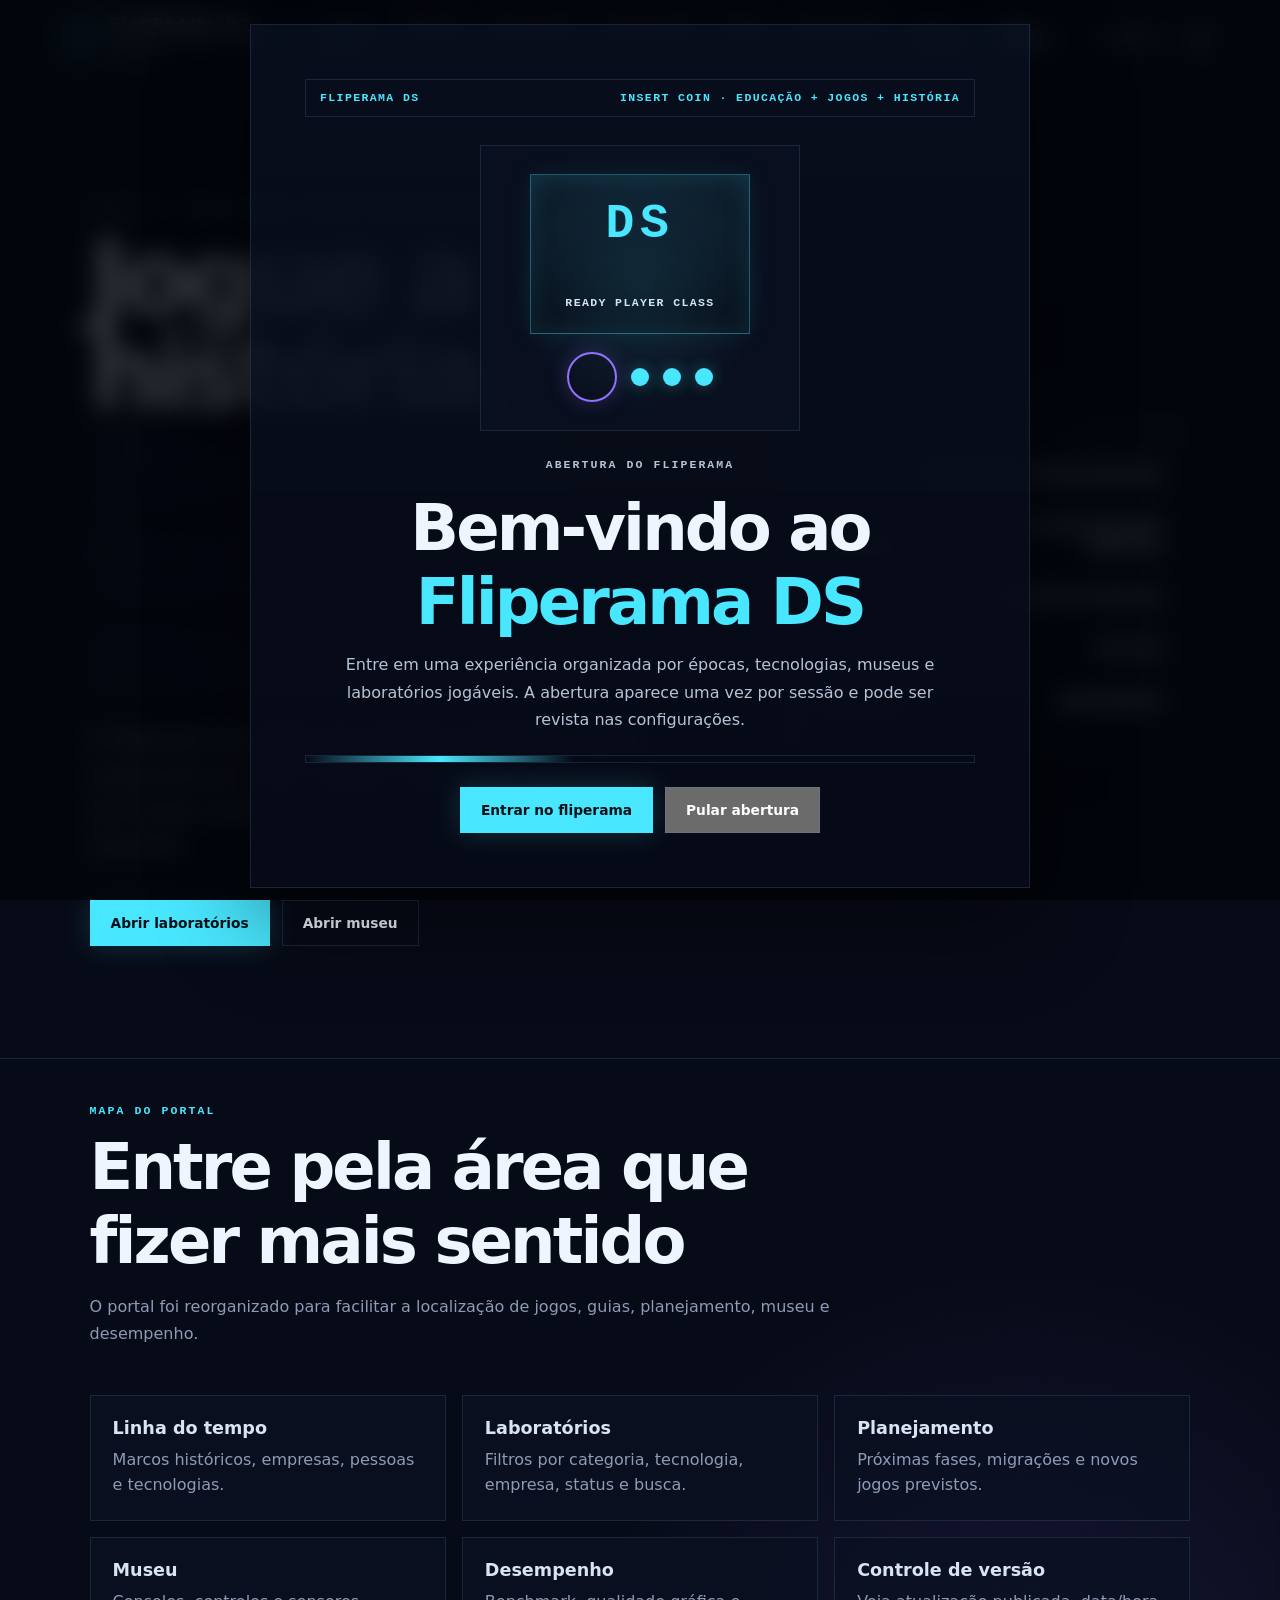
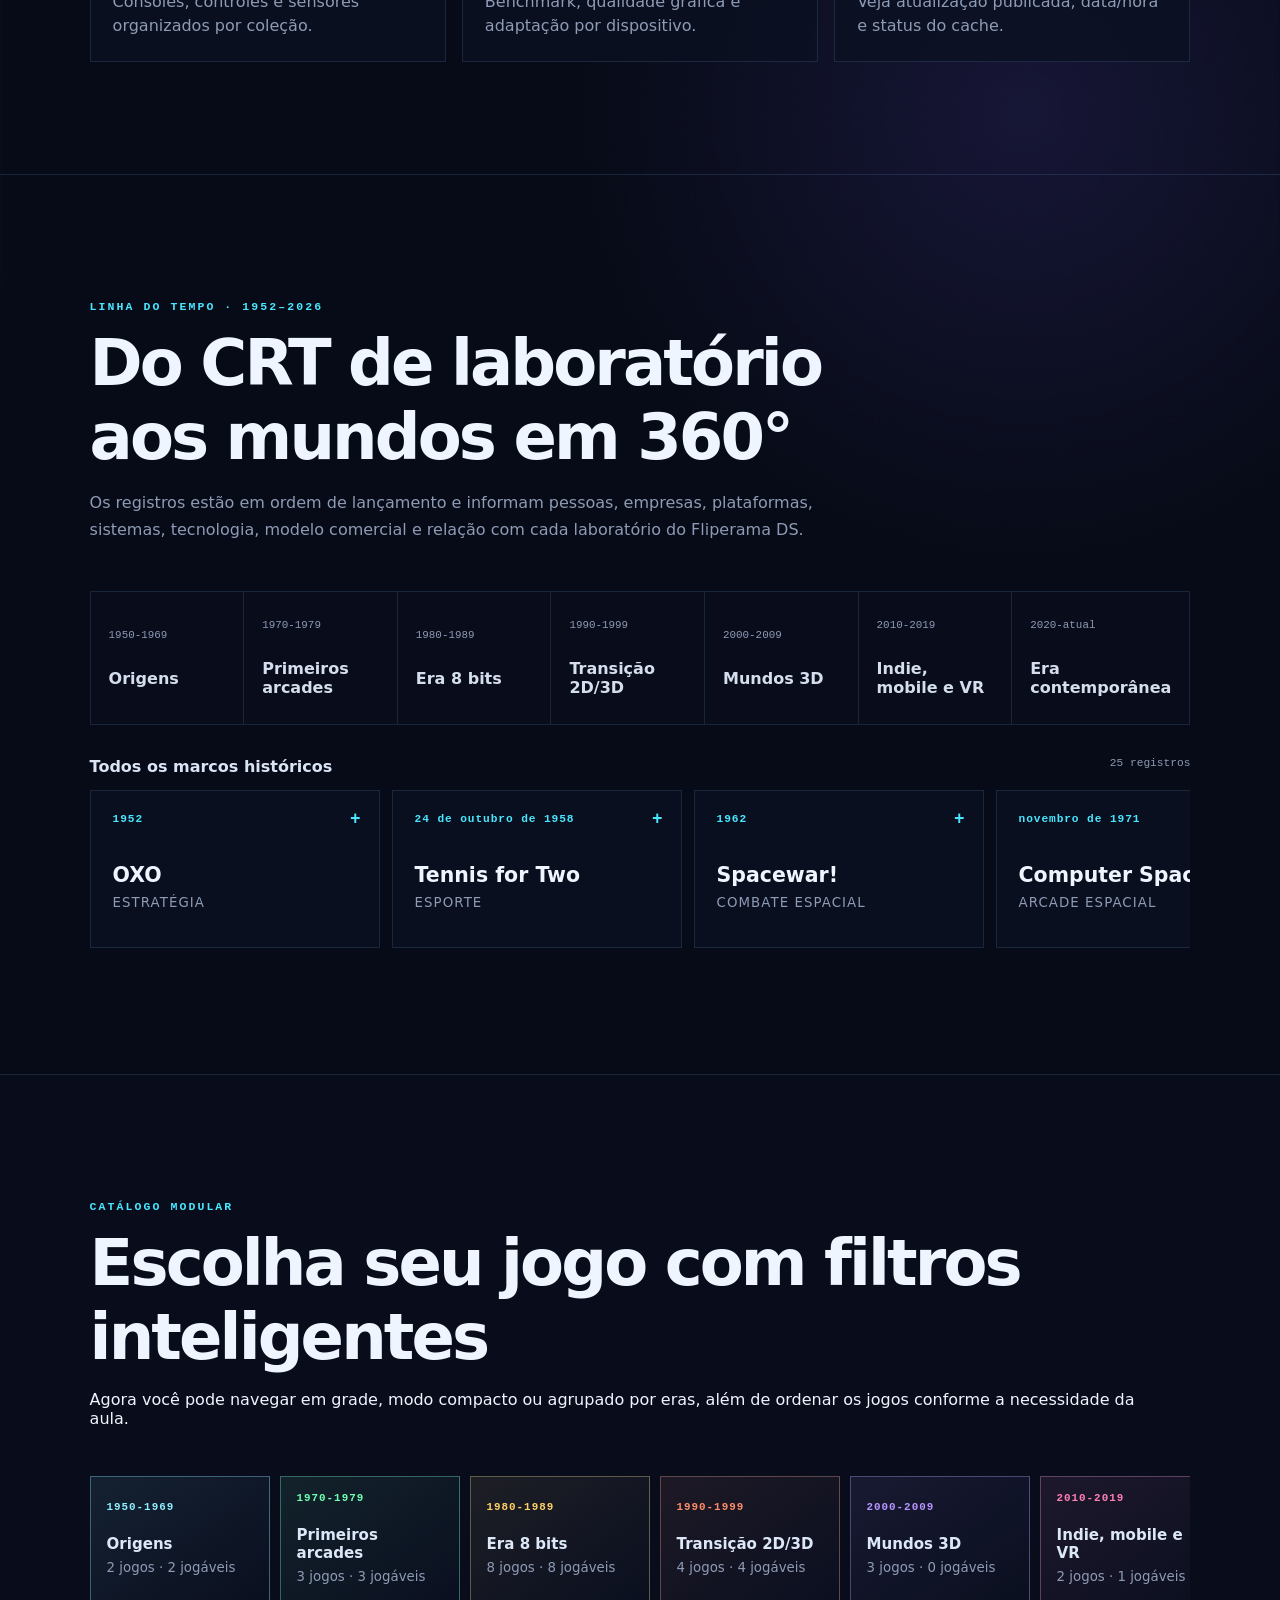
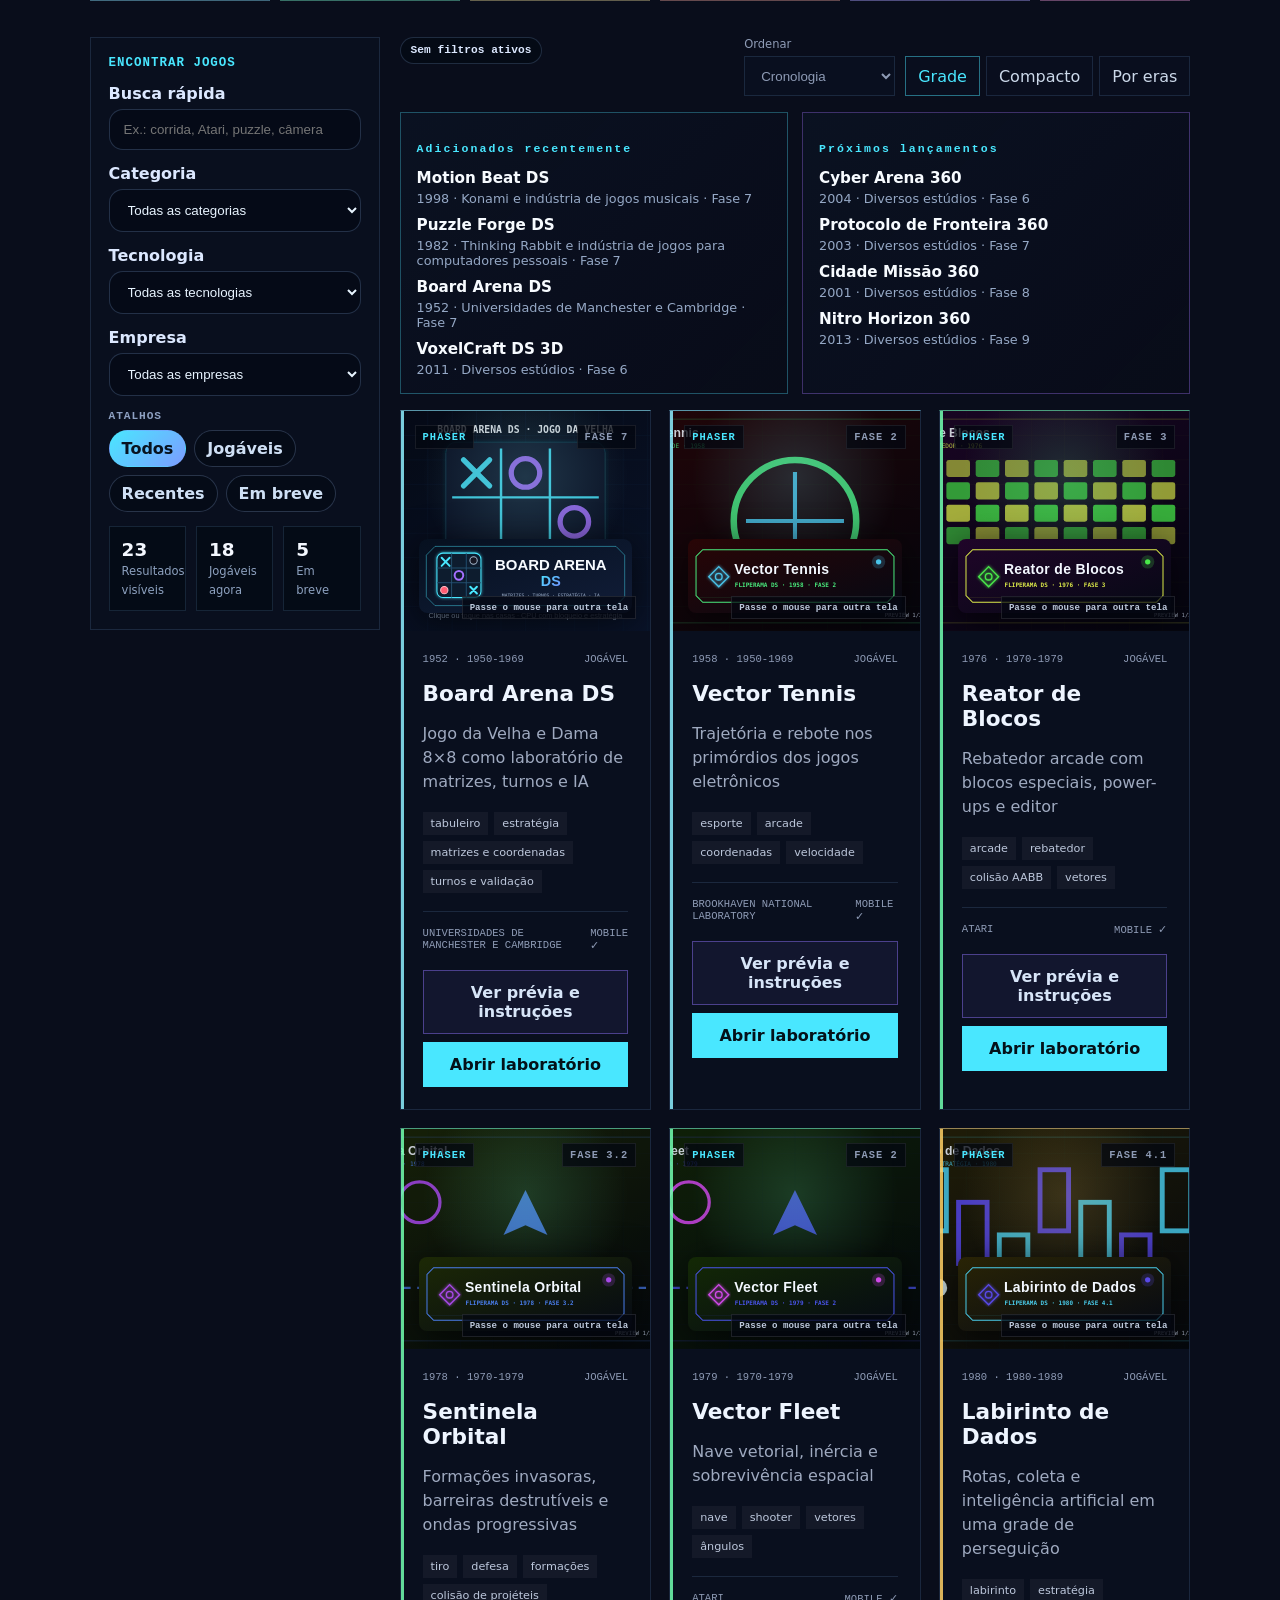
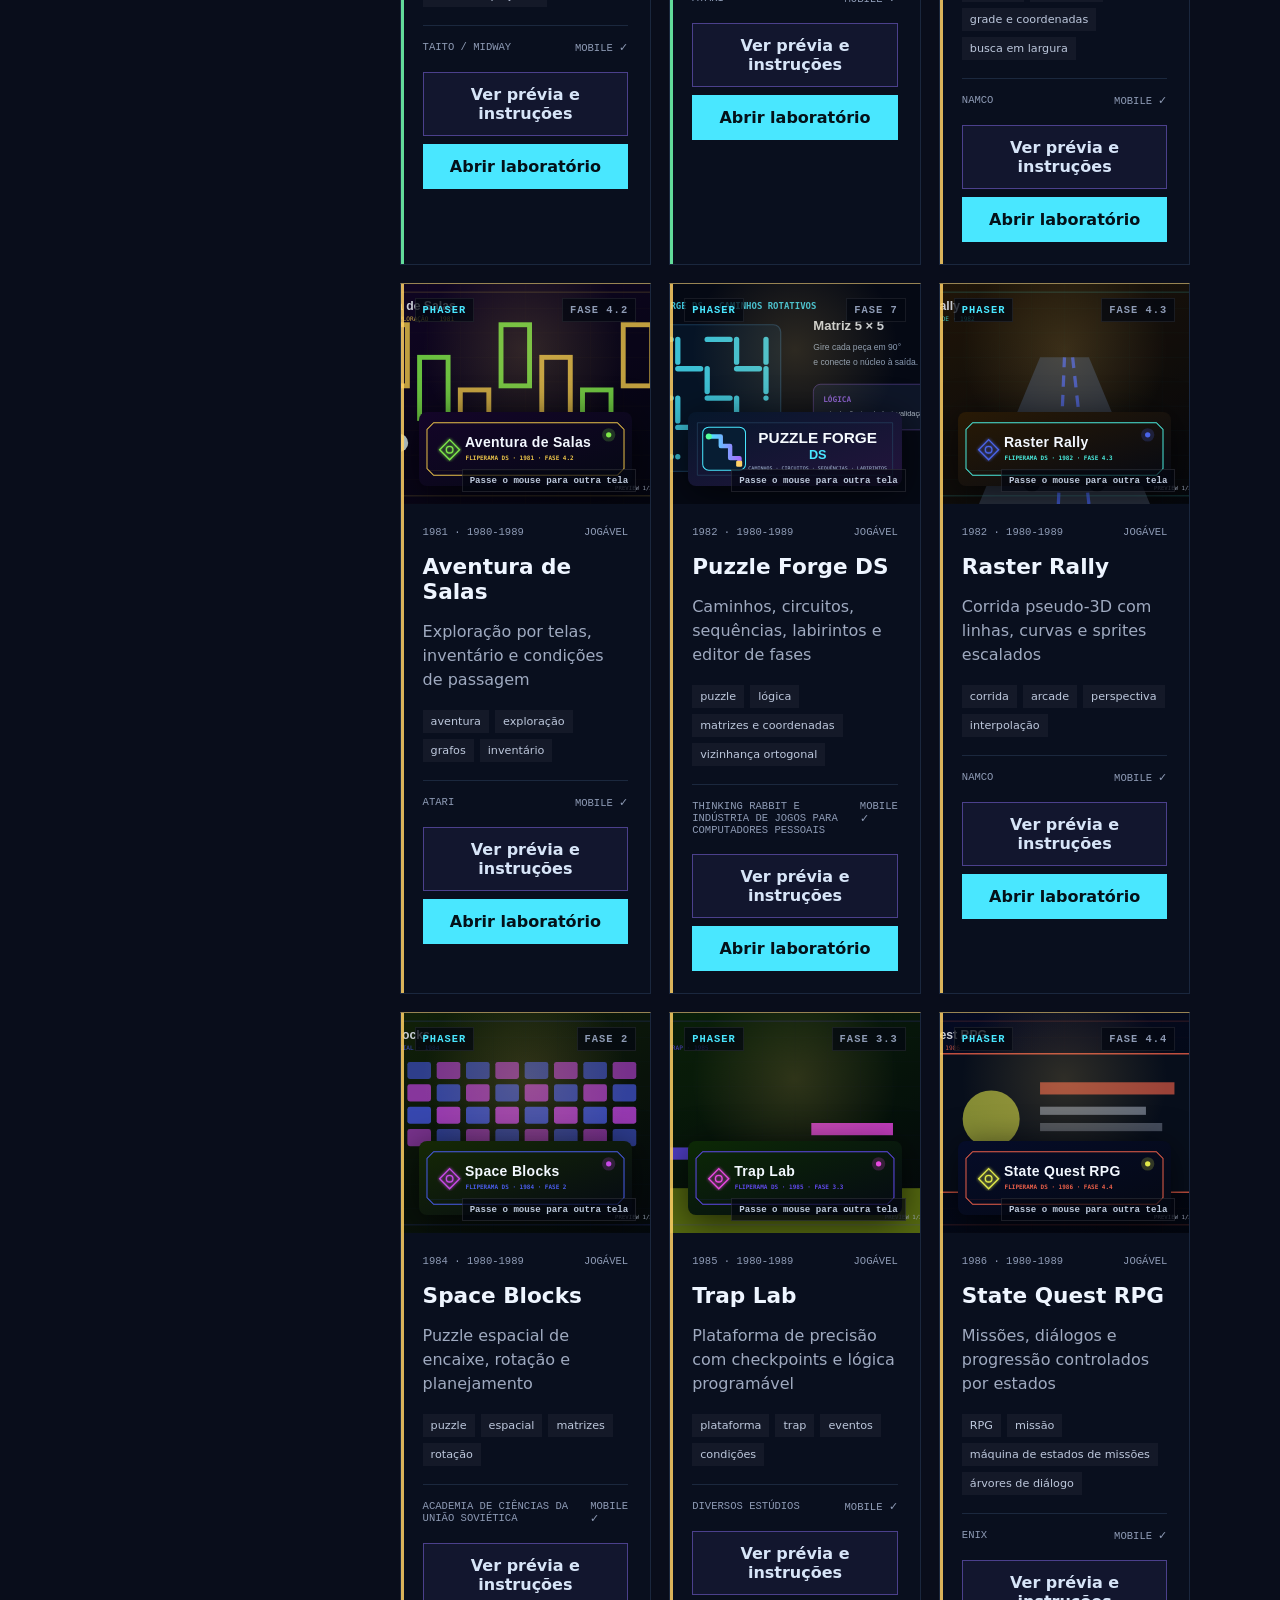
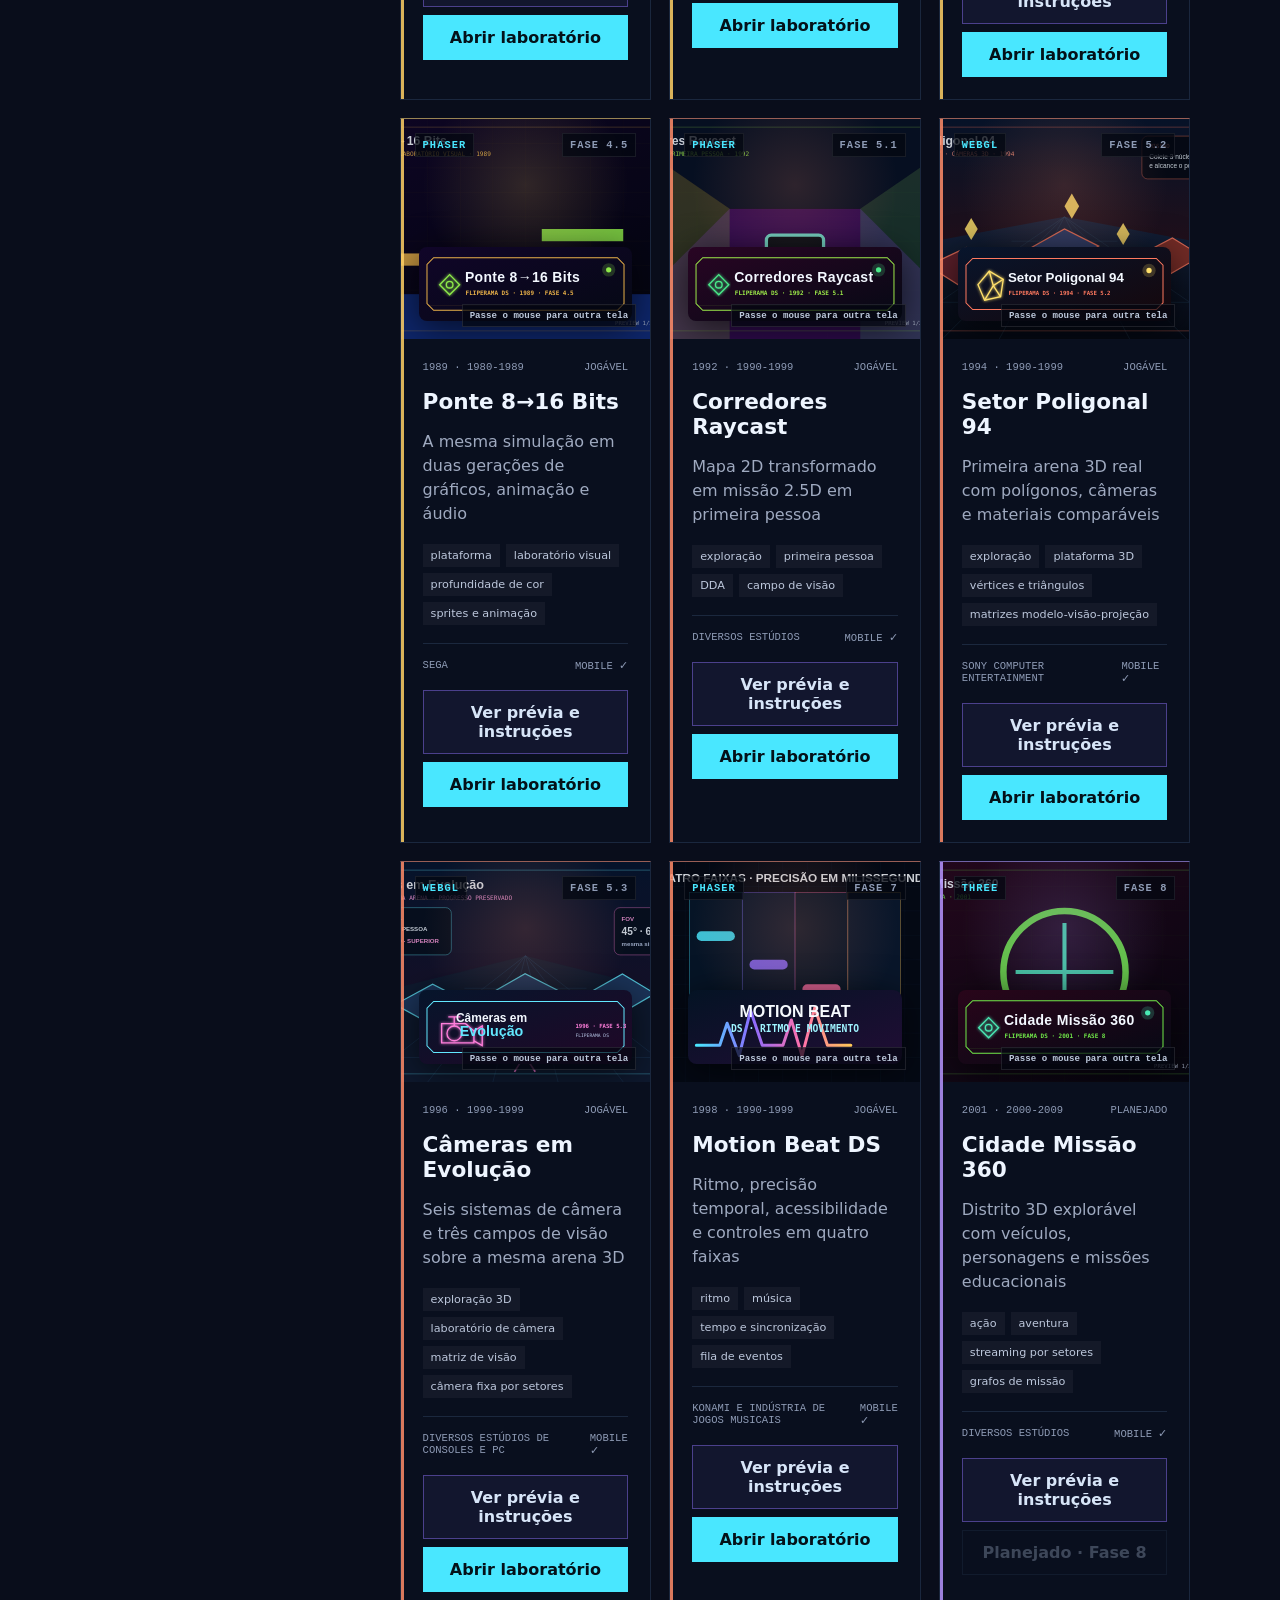
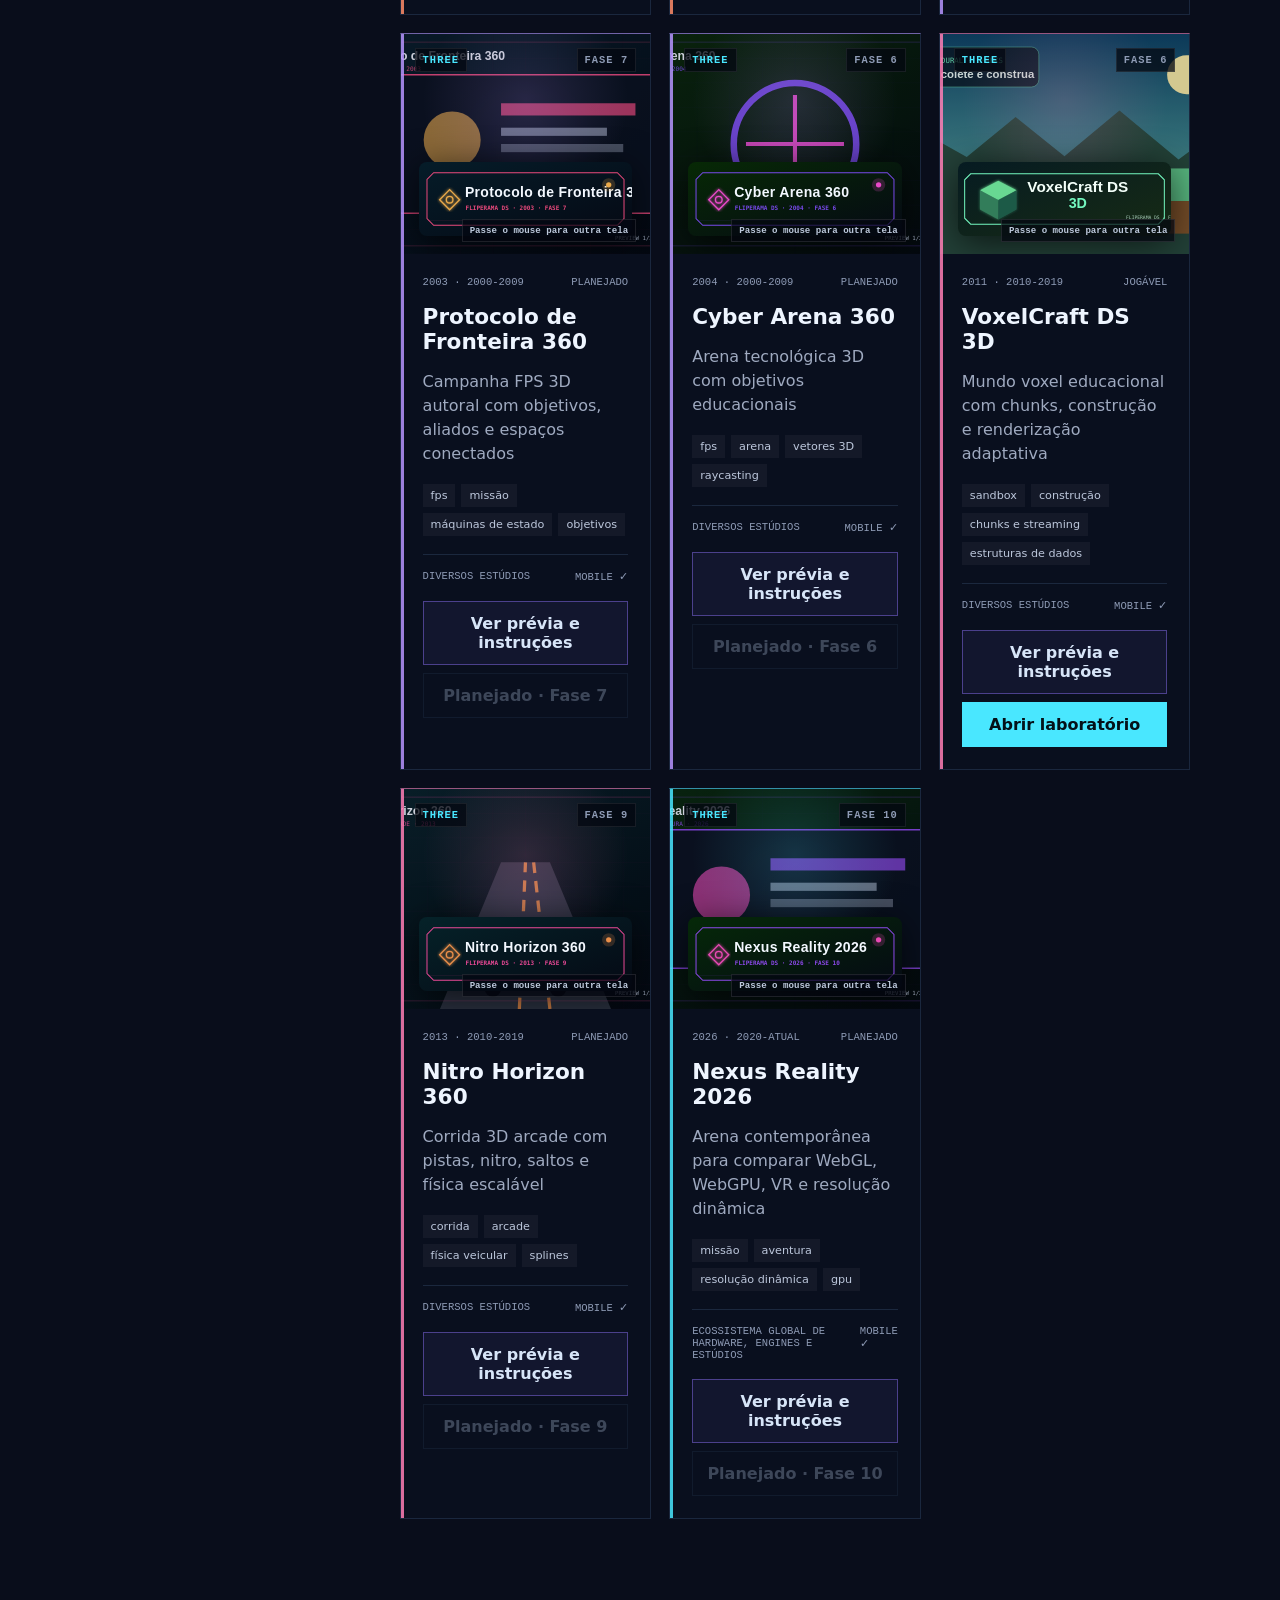
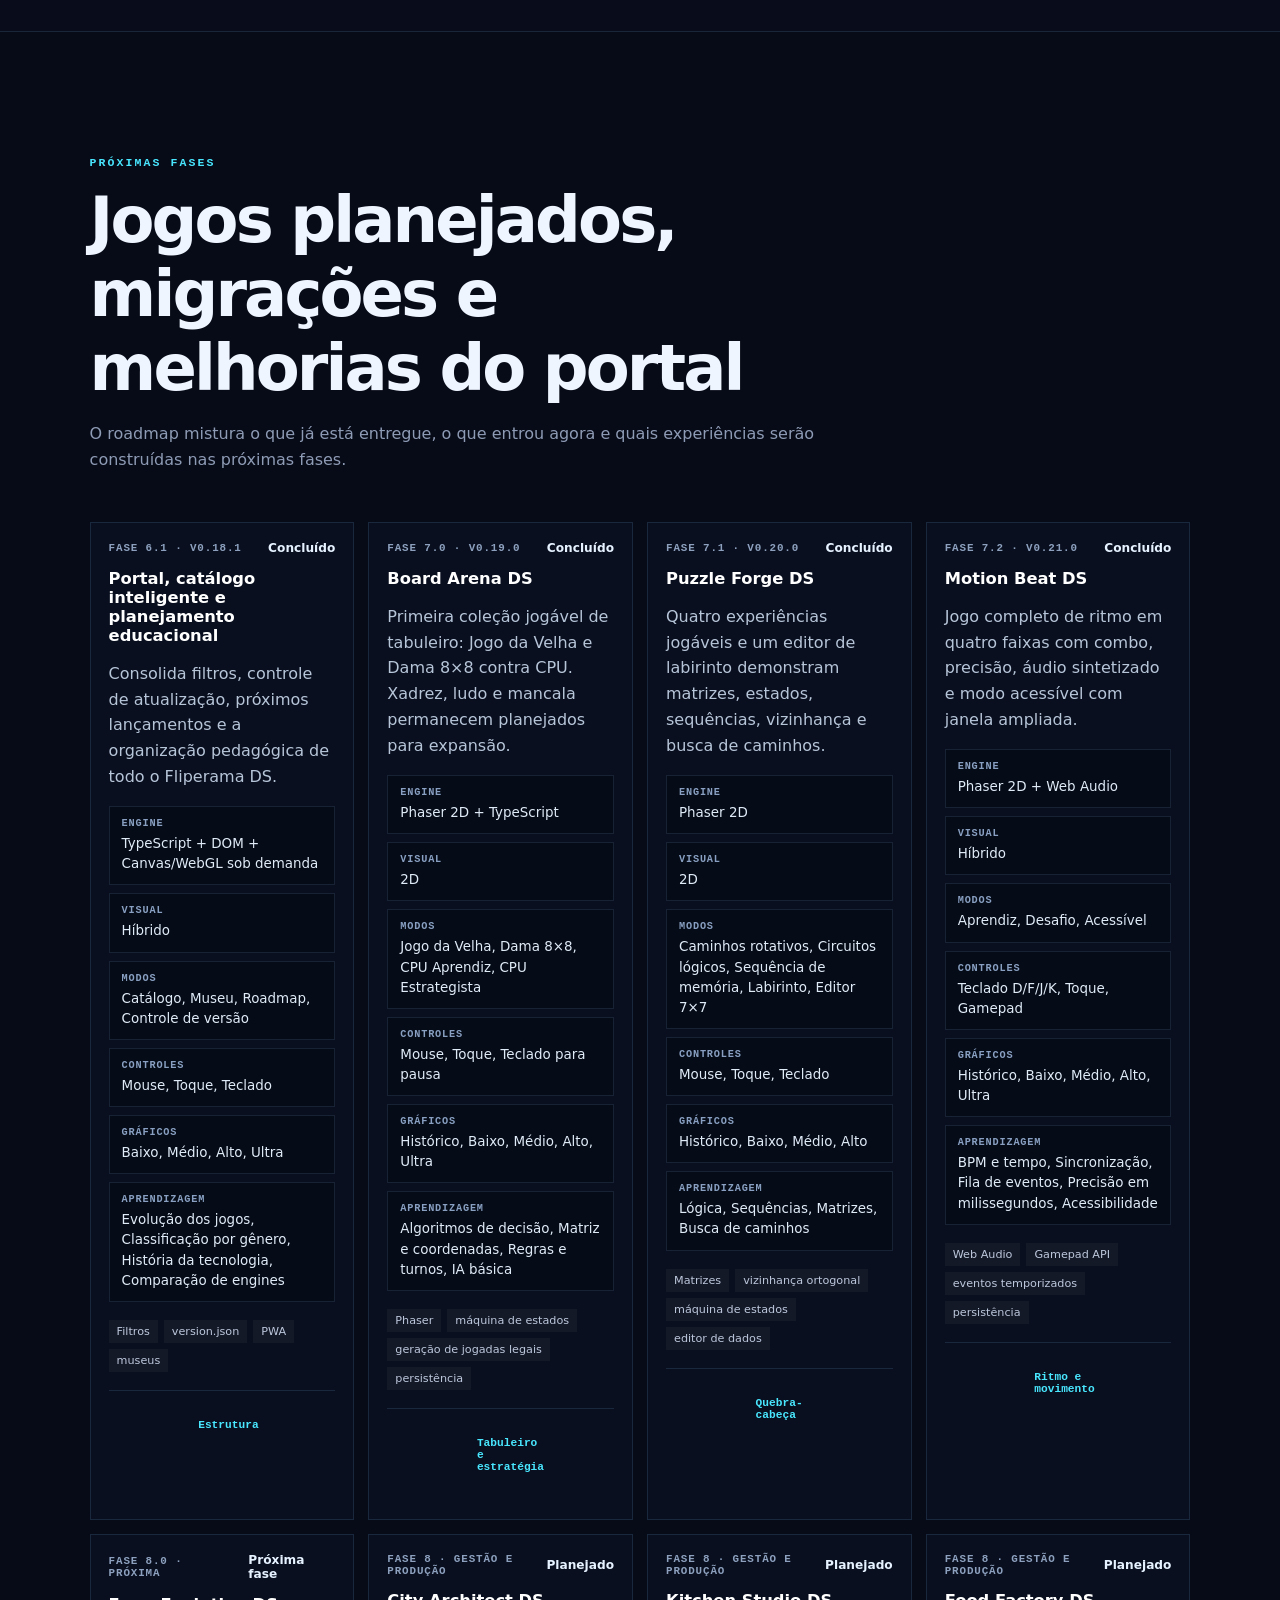
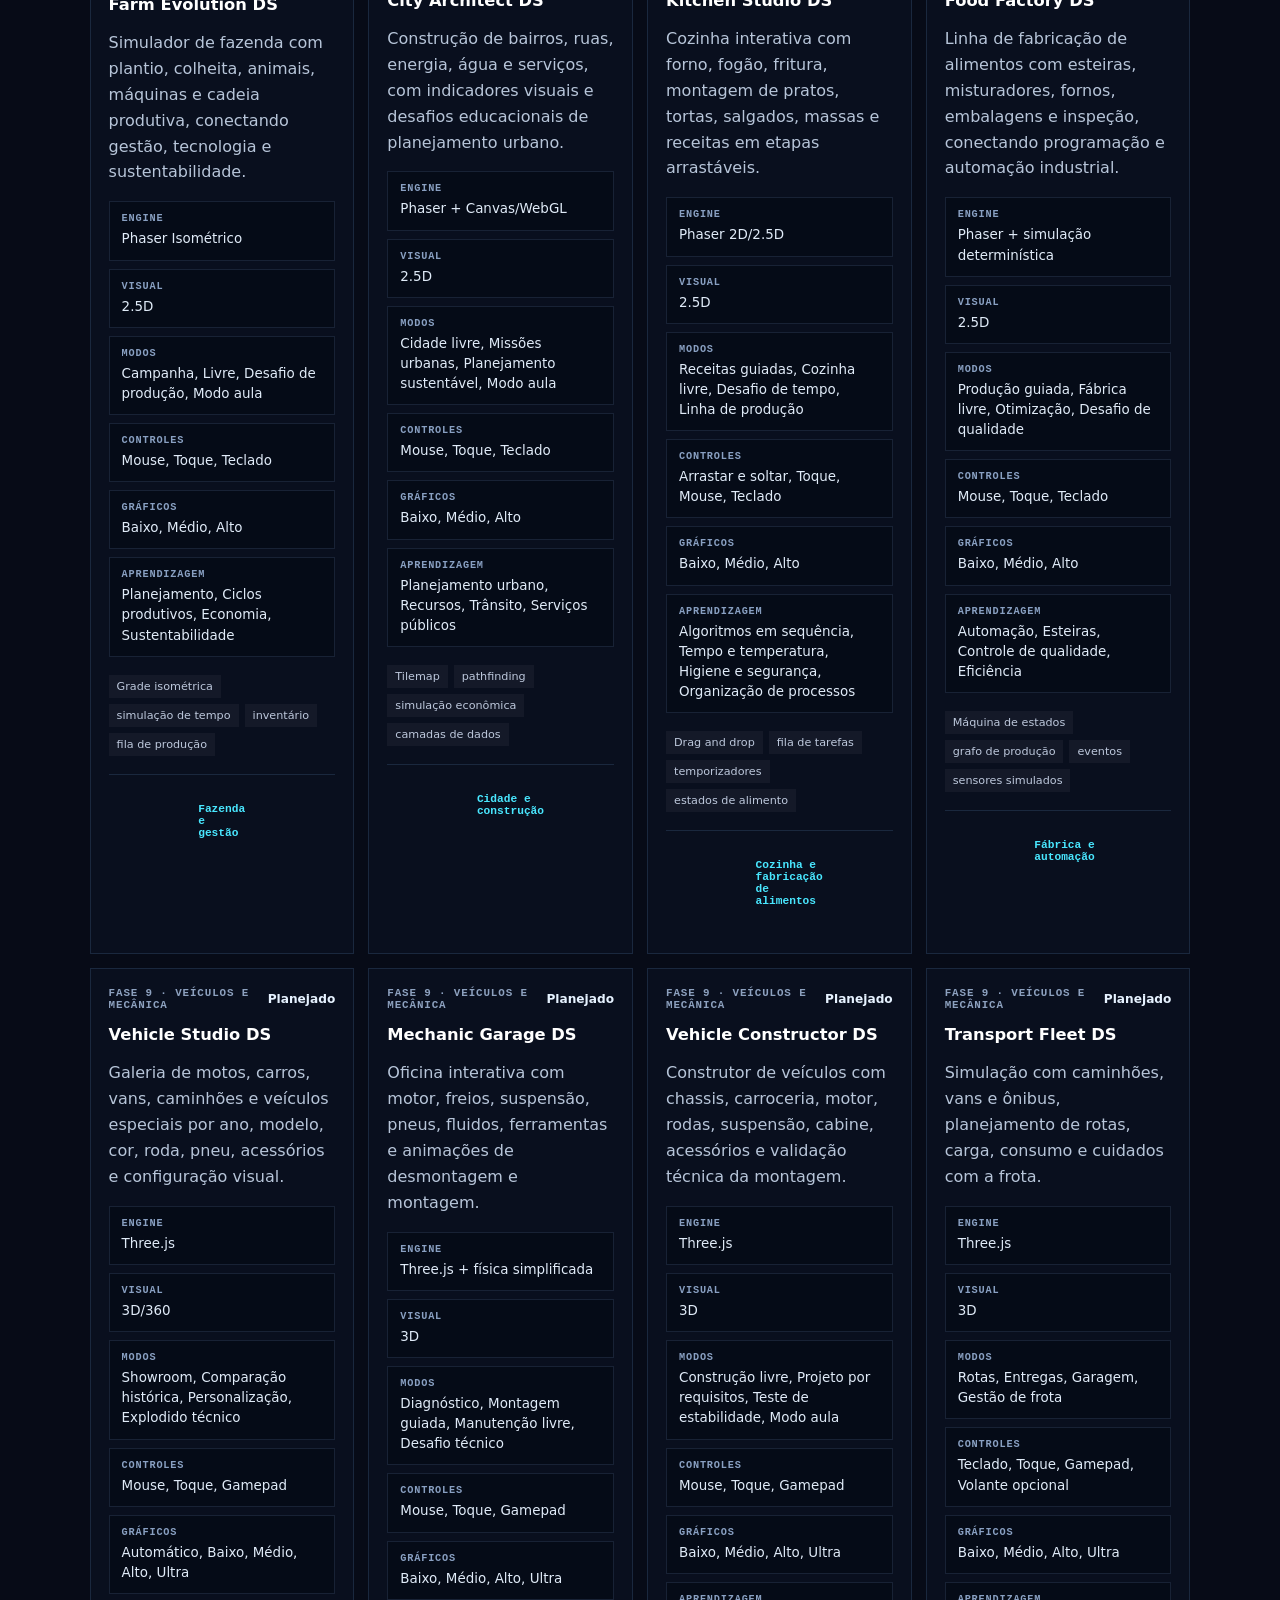
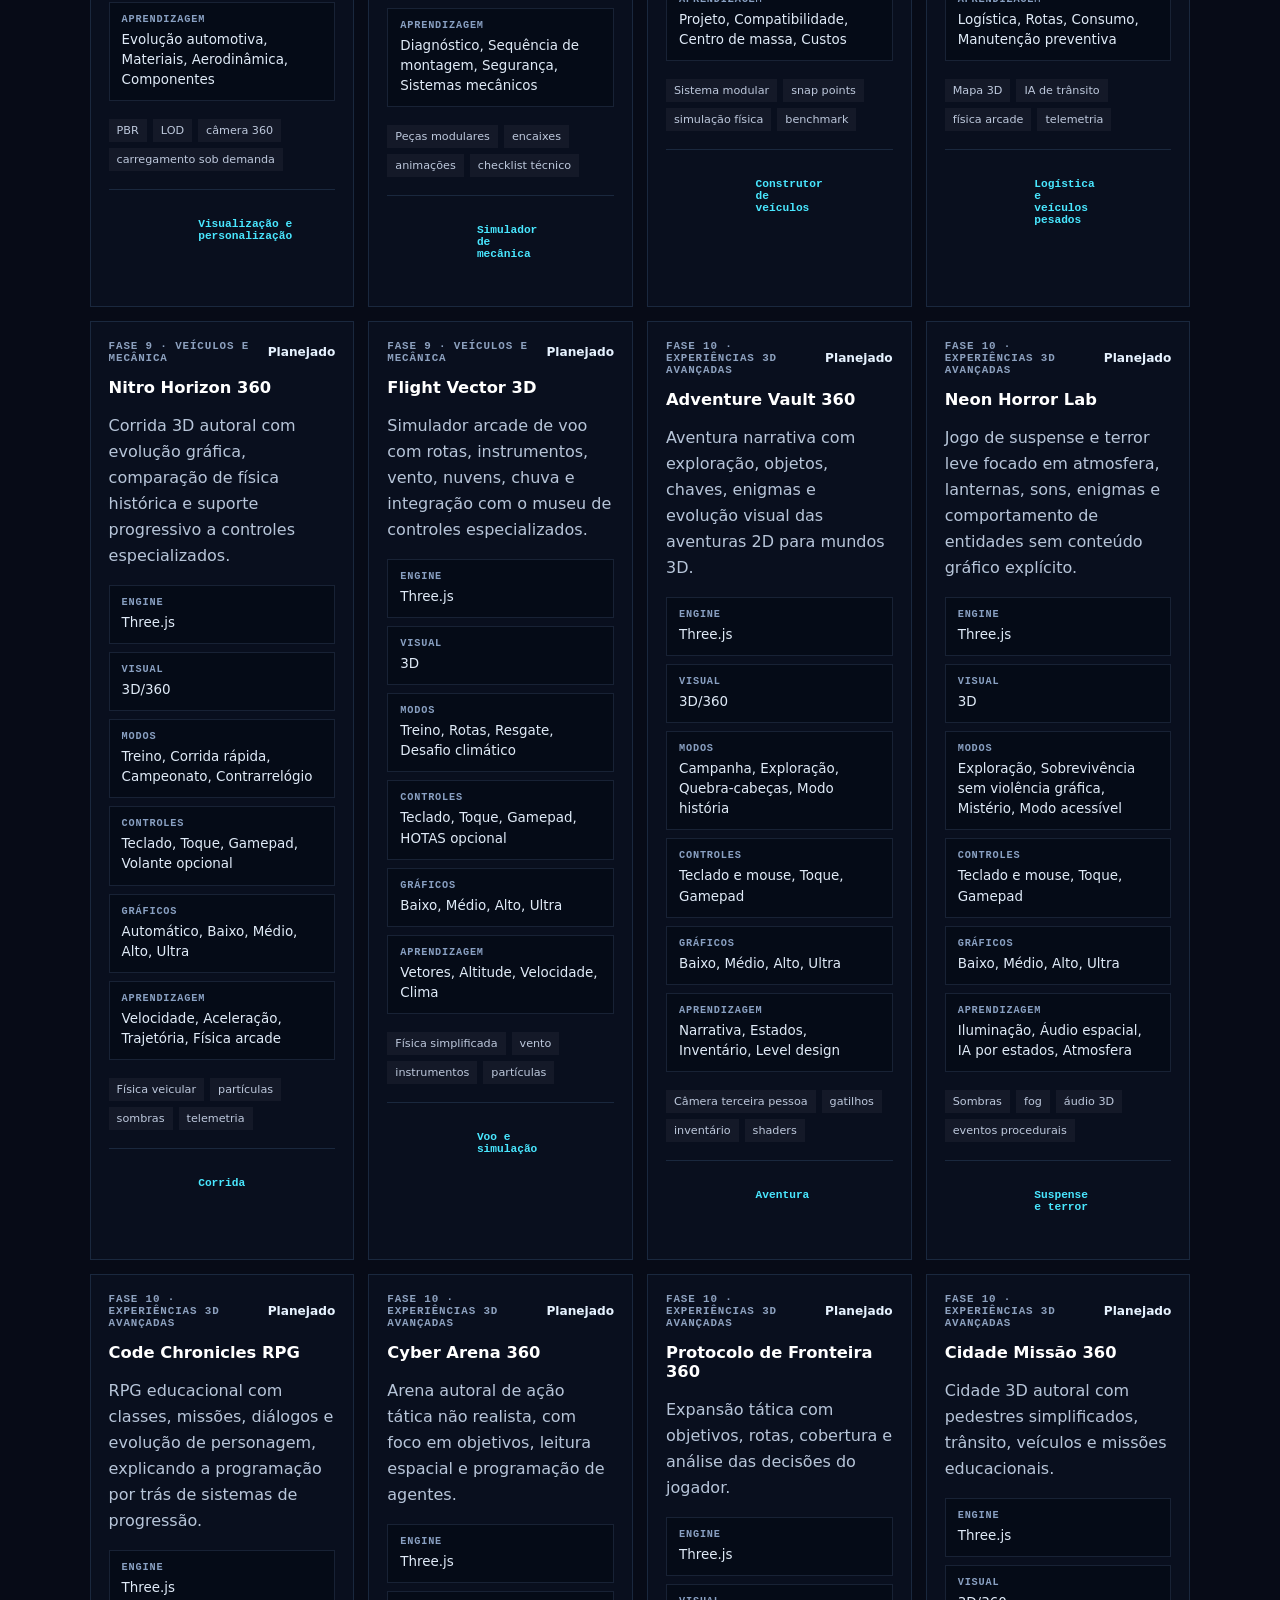
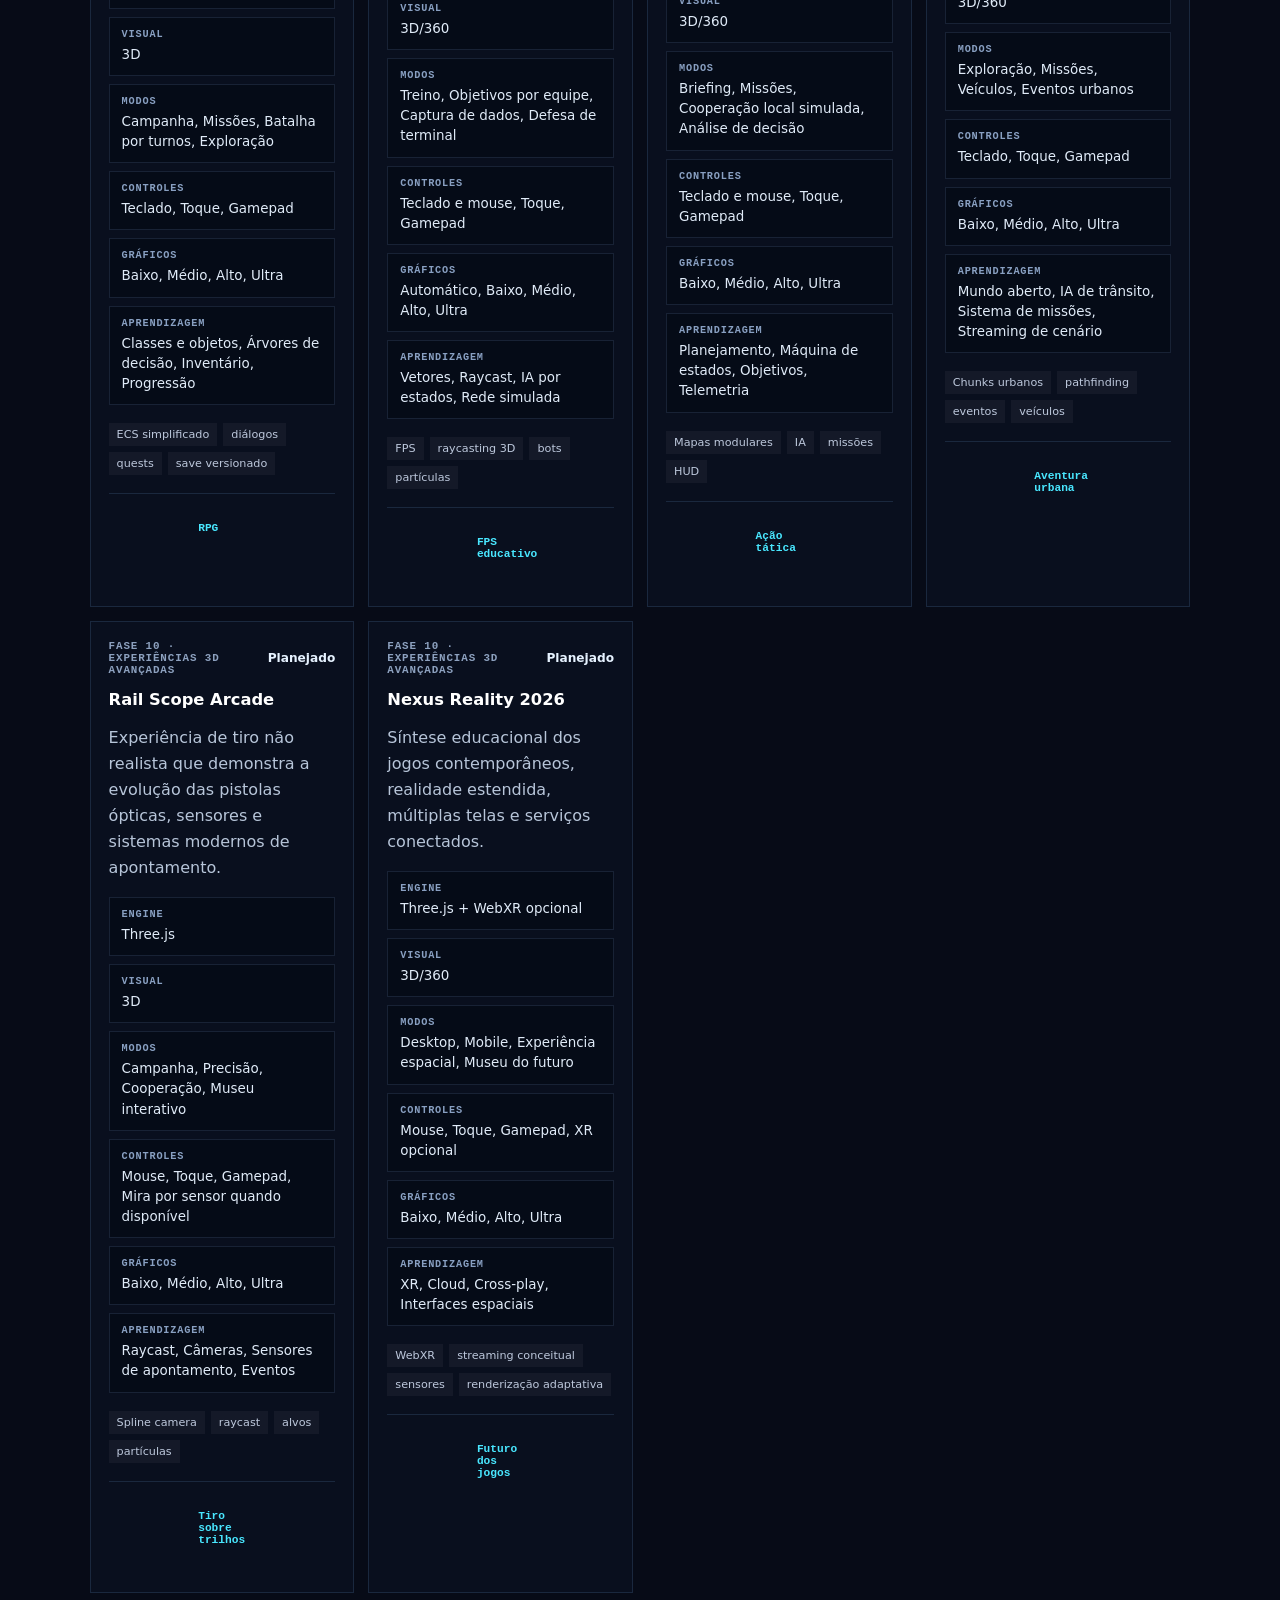
==== commit 303af619: "Add files via upload" ====
--- a/fliperama-ds-v0.21.0/index.html
+++ b/fliperama-ds-v0.21.0/index.html
@@ -8,7 +8,7 @@
     <meta name="mobile-web-app-capable" content="yes" />
     <link rel="manifest" href="./manifest.webmanifest" />
     <link rel="stylesheet" href="./app.css" />
-    <title>Fliperama DS v0.21.0</title>
+    <title>Fliperama DS v0.23.0</title>
   </head>
   <body>
     <div id="app"><p style="margin:2rem;font:600 1rem system-ui;color:#dce8ff">Carregando Fliperama DS…</p></div>
--- a/fliperama-ds-v0.21.0/app.css
+++ b/fliperama-ds-v0.21.0/app.css
@@ -538,3 +538,641 @@
 .touch-controls[data-game="motion-beat"] button:nth-child(2) { border-color: rgba(138,108,255,.72); }
 .touch-controls[data-game="motion-beat"] button:nth-child(3) { border-color: rgba(255,111,171,.72); }
 .touch-controls[data-game="motion-beat"] button:nth-child(4) { border-color: rgba(255,200,87,.72); }
+
+:root {
+  --bg-main: #070b17;
+  --bg-radial: rgba(78, 61, 166, .22);
+  --panel-strong: rgba(7, 11, 23, .82);
+  --field-bg: #0d1529;
+  --surface: rgba(10,16,32,.82);
+  --surface-soft: rgba(12,17,33,.46);
+  --card-hover: rgba(73,231,255,.06);
+}
+
+:root[data-theme="claro"] {
+  color-scheme: light;
+  color: #112033;
+  --cyan: #00748a;
+  --violet: #6a5ae0;
+  --muted: #57687f;
+  --line: rgba(39, 78, 133, .18);
+  --panel: rgba(255,255,255,.82);
+  --bg-main: #eef4ff;
+  --bg-radial: rgba(82, 117, 255, .16);
+  --panel-strong: rgba(255,255,255,.88);
+  --field-bg: #f8fbff;
+  --surface: rgba(255,255,255,.9);
+  --surface-soft: rgba(255,255,255,.62);
+  --card-hover: rgba(0,116,138,.08);
+}
+
+:root[data-theme="retro"] {
+  color-scheme: dark;
+  --cyan: #7dff7a;
+  --violet: #ffe45c;
+  --muted: #9cc895;
+  --line: rgba(125,255,122,.2);
+  --panel: rgba(7, 18, 9, .82);
+  --bg-main: #041106;
+  --bg-radial: rgba(125, 255, 122, .15);
+  --panel-strong: rgba(4, 17, 6, .88);
+  --field-bg: #08180a;
+  --surface: rgba(7, 18, 9, .92);
+  --surface-soft: rgba(8,24,10,.58);
+  --card-hover: rgba(125,255,122,.08);
+}
+
+body {
+  background: radial-gradient(circle at 80% 8%, var(--bg-radial), transparent 28rem), var(--bg-main);
+}
+
+.topbar,
+.settings-panel,
+.performance-overlay,
+.details-shell,
+.game-dialog,
+.game-shell,
+.game-header,
+.game-tabs,
+.game-help,
+.hero-panel,
+.catalog-section,
+.performance-card,
+.museum-group,
+.explorer-card,
+.explorer-card-button,
+.museum-overview article,
+.museum-card,
+.roadmap-card,
+.architecture-grid article,
+.catalog-sidebar,
+.game-card,
+.version-chip,
+.milestone-card,
+.historical-sheet,
+.comparison-note,
+.settings-panel select,
+.game-overlay select,
+.sequence-editor label,
+.sequence-editor select,
+.touch-controls button,
+.block-editor,
+.editor-actions .button,
+.concept-grid span {
+  background: var(--surface);
+}
+
+.topbar { background: color-mix(in srgb, var(--bg-main) 88%, transparent); }
+.settings-panel { background: color-mix(in srgb, var(--bg-main) 96%, transparent); }
+.hero-panel { background: linear-gradient(145deg, color-mix(in srgb, var(--surface) 88%, transparent), color-mix(in srgb, var(--bg-main) 92%, transparent)); }
+.catalog-section { background: var(--surface-soft); }
+.settings-panel select,
+.game-overlay select,
+.sequence-editor select,
+.sequence-editor label,
+.touch-controls button,
+.block-editor,
+.block-editor button,
+.editor-actions .button,
+.game-overlay,
+.comparison-table strong,
+.comparison-table span,
+.concept-grid span,
+.performance-overlay,
+.museum-shot,
+.version-chip,
+.explorer-card,
+.explorer-card-button,
+.settings-section,
+.theme-option,
+.museum-tab,
+.museum-search input {
+  background: color-mix(in srgb, var(--surface) 92%, transparent);
+}
+
+:root[data-theme="claro"] body::before { opacity: .08; }
+:root[data-theme="claro"] .hero-panel dd,
+:root[data-theme="claro"] .card-content h3,
+:root[data-theme="claro"] .museum-card h3,
+:root[data-theme="claro"] .explorer-card strong,
+:root[data-theme="claro"] h1,
+:root[data-theme="claro"] h2,
+:root[data-theme="claro"] h3,
+:root[data-theme="claro"] .milestone-heading,
+:root[data-theme="claro"] .brand strong { color: #102038; }
+:root[data-theme="claro"] .lead,
+:root[data-theme="claro"] .card-content > p,
+:root[data-theme="claro"] .museum-card p,
+:root[data-theme="claro"] .section-heading > p:last-child,
+:root[data-theme="claro"] .settings-note,
+:root[data-theme="claro"] .brand small,
+:root[data-theme="claro"] nav,
+:root[data-theme="claro"] .card-meta,
+:root[data-theme="claro"] .card-footer { color: #556579; }
+:root[data-theme="claro"] .button.primary { color: #ffffff; }
+:root[data-theme="claro"] .milestone-card,
+:root[data-theme="claro"] .museum-card,
+:root[data-theme="claro"] .game-card,
+:root[data-theme="claro"] .catalog-sidebar,
+:root[data-theme="claro"] .details-shell,
+:root[data-theme="claro"] .performance-card,
+:root[data-theme="claro"] .architecture-grid article,
+:root[data-theme="claro"] .museum-group,
+:root[data-theme="claro"] .explorer-card,
+:root[data-theme="claro"] .version-chip,
+:root[data-theme="claro"] .historical-sheet,
+:root[data-theme="claro"] .comparison-note,
+:root[data-theme="claro"] .settings-panel select,
+:root[data-theme="claro"] .sequence-editor label,
+:root[data-theme="claro"] .sequence-editor select,
+:root[data-theme="claro"] .touch-controls button,
+:root[data-theme="claro"] .game-help,
+:root[data-theme="claro"] .game-tabs,
+:root[data-theme="claro"] .game-header {
+  box-shadow: 0 18px 40px rgba(56, 88, 143, .08);
+}
+
+.topbar-actions { display: flex; align-items: center; gap: 10px; }
+.version-chip {
+  display: inline-flex;
+  align-items: center;
+  gap: 8px;
+  min-height: 42px;
+  padding: 0 14px;
+  color: #dce7f8;
+  border: 1px solid var(--line);
+  cursor: pointer;
+}
+.version-chip:hover { border-color: rgba(73,231,255,.5); color: var(--cyan); }
+.settings-section { display: grid; gap: 12px; padding: 18px 0; border-top: 1px solid var(--line); }
+.settings-label { color: #cbd6e8; font-size: .88rem; }
+.theme-picker { display: grid; grid-template-columns: repeat(3, minmax(0, 1fr)); gap: 10px; }
+.theme-option {
+  min-height: 48px;
+  color: #d9e4f5;
+  border: 1px solid var(--line);
+  cursor: pointer;
+  font-weight: 700;
+}
+.theme-option.active,
+.theme-option:hover,
+.theme-option:focus-visible,
+.museum-tab.active,
+.museum-tab:hover,
+.explorer-card:hover,
+.explorer-card-button:hover {
+  color: var(--cyan);
+  border-color: rgba(73,231,255,.45);
+  box-shadow: inset 0 0 0 1px rgba(73,231,255,.2);
+}
+.settings-replay { width: 100%; cursor: pointer; margin-top: 10px; }
+
+.intro-open { overflow: hidden; }
+.intro-overlay {
+  position: fixed;
+  inset: 0;
+  z-index: 100;
+  display: grid;
+  place-items: center;
+  padding: 24px;
+  background: rgba(2, 4, 10, .78);
+  backdrop-filter: blur(12px);
+  opacity: 0;
+  pointer-events: none;
+  transition: opacity .24s ease;
+}
+.intro-overlay.visible { opacity: 1; pointer-events: auto; }
+.intro-shell {
+  width: min(780px, 100%);
+  padding: clamp(28px, 5vw, 54px);
+  text-align: center;
+  border: 1px solid var(--line);
+  background: linear-gradient(180deg, color-mix(in srgb, var(--surface) 92%, transparent), color-mix(in srgb, var(--bg-main) 90%, transparent));
+  box-shadow: 0 30px 90px rgba(0,0,0,.45);
+}
+.intro-shell h2 { margin: 1rem 0 .8rem; }
+.intro-shell h2 span { color: var(--cyan); }
+.intro-shell > p { max-width: 620px; margin: 0 auto; color: #b6c3d6; line-height: 1.7; }
+.intro-marquee {
+  display: flex;
+  justify-content: space-between;
+  gap: 18px;
+  padding: 10px 14px;
+  color: var(--cyan);
+  border: 1px solid var(--line);
+  font: 700 .72rem/1.4 monospace;
+  letter-spacing: .12em;
+  text-transform: uppercase;
+}
+.intro-cabinet {
+  display: grid;
+  gap: 18px;
+  justify-items: center;
+  margin: 28px auto 24px;
+  padding: 28px 20px;
+  max-width: 320px;
+  border: 1px solid var(--line);
+  background: radial-gradient(circle, color-mix(in srgb, var(--cyan) 12%, transparent), transparent 58%), color-mix(in srgb, var(--surface) 94%, transparent);
+}
+.cabinet-screen {
+  display: grid;
+  place-items: center;
+  width: min(100%, 220px);
+  min-height: 160px;
+  color: var(--cyan);
+  border: 1px solid rgba(73,231,255,.35);
+  background: linear-gradient(180deg, rgba(73,231,255,.08), rgba(0,0,0,.18));
+  box-shadow: inset 0 0 24px rgba(73,231,255,.12), 0 0 24px rgba(73,231,255,.08);
+}
+.cabinet-screen span { font: 800 3rem/1 monospace; letter-spacing: .12em; }
+.cabinet-screen small { color: #cfe7f4; font: 700 .72rem/1 monospace; letter-spacing: .12em; }
+.cabinet-controls { display: flex; align-items: center; gap: 14px; }
+.cabinet-controls i,
+.cabinet-controls b { display: block; border-radius: 50%; }
+.cabinet-controls i { width: 50px; height: 50px; border: 2px solid var(--violet); box-shadow: 0 0 20px rgba(146,115,255,.25); }
+.cabinet-controls b { width: 18px; height: 18px; background: var(--cyan); box-shadow: 0 0 16px rgba(73,231,255,.3); animation: blink 1.4s ease-in-out infinite; }
+.cabinet-controls b:nth-child(3) { animation-delay: .18s; }
+.cabinet-controls b:nth-child(4) { animation-delay: .36s; }
+.intro-progress { height: 8px; margin: 22px auto 0; overflow: hidden; border: 1px solid var(--line); }
+.intro-progress span { display: block; width: 40%; height: 100%; background: linear-gradient(90deg, transparent, var(--cyan), transparent); animation: intro-progress 2.2s linear infinite; }
+.intro-actions { display: flex; justify-content: center; flex-wrap: wrap; gap: 12px; margin-top: 24px; }
+.intro-actions .button { cursor: pointer; }
+@keyframes intro-progress { from { transform: translateX(-180%); } to { transform: translateX(380%); } }
+@keyframes blink { 50% { transform: scale(1.12); opacity: .7; } }
+
+.section-map { padding-top: 2rem; }
+.explorer-grid { display: grid; grid-template-columns: repeat(3, minmax(0, 1fr)); gap: 16px; }
+.explorer-card,
+.explorer-card-button {
+  display: grid;
+  gap: 10px;
+  width: 100%;
+  padding: 22px;
+  text-align: left;
+  color: #d8e4f3;
+  border: 1px solid var(--line);
+  cursor: pointer;
+}
+.explorer-card strong,
+.explorer-card-button strong { font-size: 1.1rem; }
+.explorer-card span,
+.explorer-card-button span { color: var(--muted); line-height: 1.55; }
+
+.museum-toolbar {
+  display: flex;
+  flex-wrap: wrap;
+  justify-content: space-between;
+  gap: 18px;
+  align-items: center;
+  margin-bottom: 24px;
+}
+.museum-tabs { display: flex; flex-wrap: wrap; gap: 10px; }
+.museum-tab {
+  min-height: 42px;
+  padding: 0 14px;
+  color: #dce7f8;
+  border: 1px solid var(--line);
+  cursor: pointer;
+}
+.museum-search { display: grid; gap: 8px; min-width: min(100%, 320px); color: var(--muted); font-size: .8rem; }
+.museum-search input {
+  min-height: 46px;
+  padding: 0 14px;
+  color: inherit;
+  border: 1px solid var(--line);
+}
+.museum-overview { display: grid; grid-template-columns: repeat(3, minmax(0, 1fr)); gap: 14px; margin-bottom: 28px; }
+.museum-overview article { padding: 22px; border: 1px solid var(--line); }
+.museum-overview strong { display: block; font-size: 2rem; color: var(--cyan); }
+.museum-overview span { color: var(--muted); }
+.museum-stack { display: grid; gap: 22px; }
+.museum-group { padding: 22px; border: 1px solid var(--line); }
+.museum-heading { display: flex; justify-content: space-between; gap: 14px; align-items: end; margin-bottom: 18px; }
+.museum-heading h3 { margin: 0; }
+.museum-heading span { color: var(--muted); font-size: .78rem; }
+.museum-grid { display: grid; grid-template-columns: repeat(3, minmax(0, 1fr)); gap: 16px; }
+.museum-card { border: 1px solid var(--line); padding: 20px; }
+.museum-empty { margin-top: 24px; }
+
+@media (max-width: 960px) {
+  .explorer-grid,
+  .museum-grid,
+  .museum-overview { grid-template-columns: repeat(2, minmax(0, 1fr)); }
+}
+
+@media (max-width: 640px) {
+  .topbar-actions { gap: 6px; }
+  .version-chip { display: none; }
+  .theme-picker,
+  .explorer-grid,
+  .museum-grid,
+  .museum-overview { grid-template-columns: 1fr; }
+  .museum-toolbar { align-items: stretch; }
+  .museum-tabs { width: 100%; }
+  .museum-tab { flex: 1 1 40%; }
+  .museum-heading { flex-direction: column; align-items: start; }
+  .intro-marquee { flex-direction: column; align-items: center; }
+  .intro-shell { padding: 22px; }
+}
+
+/* Fase 7.4 · catálogo avançado, menu mobile, eras e museu vitrine */
+.mobile-only { display: none; }
+.drawer-open { overflow: hidden; }
+.drawer-backdrop {
+  position: fixed;
+  inset: 0;
+  z-index: 69;
+  background: rgba(2, 5, 12, .68);
+  backdrop-filter: blur(5px);
+  opacity: 0;
+  transition: opacity .22s ease;
+}
+.drawer-backdrop.visible { opacity: 1; }
+.mobile-menu {
+  position: fixed;
+  z-index: 70;
+  inset: 0 0 0 auto;
+  width: min(390px, 92vw);
+  padding: 24px;
+  overflow-y: auto;
+  border-left: 1px solid var(--line);
+  background: color-mix(in srgb, var(--bg-main) 97%, transparent);
+  box-shadow: -30px 0 80px rgba(0,0,0,.38);
+  transform: translateX(104%);
+  transition: transform .22s ease;
+}
+.mobile-menu.open { transform: translateX(0); }
+.mobile-menu-head { display: flex; justify-content: space-between; align-items: start; gap: 16px; margin-bottom: 24px; }
+.mobile-menu-head h2 { margin: .2rem 0; font-size: 2rem; }
+.mobile-nav { display: grid; gap: 8px; }
+.mobile-nav a {
+  display: flex;
+  align-items: center;
+  min-height: 50px;
+  padding: 0 14px;
+  color: #dbe7f6;
+  border: 1px solid var(--line);
+  background: color-mix(in srgb, var(--surface) 88%, transparent);
+}
+.mobile-nav a:hover { color: var(--cyan); border-color: color-mix(in srgb, var(--cyan) 45%, transparent); }
+.mobile-menu-actions { display: grid; grid-template-columns: 1fr 1fr; gap: 10px; margin-top: 22px; }
+.mobile-menu-actions .button { cursor: pointer; color: inherit; background: transparent; }
+
+.section-heading-actions { display: flex; align-items: center; gap: 12px; }
+.catalog-sidebar-head { display: flex; justify-content: space-between; align-items: center; gap: 12px; }
+.era-spotlight {
+  display: grid;
+  grid-auto-flow: column;
+  grid-auto-columns: minmax(180px, 1fr);
+  gap: 10px;
+  overflow-x: auto;
+  margin: -1rem 0 24px;
+  padding: 0 0 12px;
+  scroll-snap-type: x mandatory;
+}
+.era-spotlight-card {
+  --era-accent: var(--cyan);
+  min-height: 116px;
+  padding: 16px;
+  text-align: left;
+  color: #dce7f8;
+  border: 1px solid color-mix(in srgb, var(--era-accent) 28%, var(--line));
+  background: linear-gradient(145deg, color-mix(in srgb, var(--era-accent) 8%, var(--surface)), var(--surface));
+  scroll-snap-align: start;
+  cursor: pointer;
+}
+.era-spotlight-card span,
+.era-spotlight-card strong,
+.era-spotlight-card small { display: block; }
+.era-spotlight-card span { color: var(--era-accent); font: 800 .68rem/1 monospace; letter-spacing: .09em; }
+.era-spotlight-card strong { margin: 22px 0 7px; font-size: .94rem; }
+.era-spotlight-card small { color: var(--muted); }
+.era-spotlight-card:hover,
+.era-spotlight-card.active { border-color: var(--era-accent); box-shadow: inset 0 -3px var(--era-accent), 0 14px 34px color-mix(in srgb, var(--era-accent) 12%, transparent); }
+.era-spotlight-card[data-era-spotlight="1950-1969"],
+.game-card[data-era="1950-1969"],
+.catalog-era-group[data-era-group="1950-1969"] { --era-accent: #8defff; }
+.era-spotlight-card[data-era-spotlight="1970-1979"],
+.game-card[data-era="1970-1979"],
+.catalog-era-group[data-era-group="1970-1979"] { --era-accent: #72ffb1; }
+.era-spotlight-card[data-era-spotlight="1980-1989"],
+.game-card[data-era="1980-1989"],
+.catalog-era-group[data-era-group="1980-1989"] { --era-accent: #ffd166; }
+.era-spotlight-card[data-era-spotlight="1990-1999"],
+.game-card[data-era="1990-1999"],
+.catalog-era-group[data-era-group="1990-1999"] { --era-accent: #ff8c69; }
+.era-spotlight-card[data-era-spotlight="2000-2009"],
+.game-card[data-era="2000-2009"],
+.catalog-era-group[data-era-group="2000-2009"] { --era-accent: #b794ff; }
+.era-spotlight-card[data-era-spotlight="2010-2019"],
+.game-card[data-era="2010-2019"],
+.catalog-era-group[data-era-group="2010-2019"] { --era-accent: #ff7eb6; }
+.era-spotlight-card[data-era-spotlight="2020-atual"],
+.game-card[data-era="2020-atual"],
+.catalog-era-group[data-era-group="2020-atual"] { --era-accent: #49e7ff; }
+
+.catalog-toolbar { align-items: flex-start; }
+.catalog-display-tools { display: flex; flex-wrap: wrap; justify-content: flex-end; gap: 10px; align-items: end; }
+.catalog-display-tools label { display: grid; gap: 5px; color: var(--muted); font-size: .72rem; }
+.catalog-display-tools select {
+  min-height: 40px;
+  padding: 0 12px;
+  color: inherit;
+  border: 1px solid var(--line);
+  background: color-mix(in srgb, var(--surface) 92%, transparent);
+}
+.catalog-view-switch { display: flex; gap: 6px; }
+.catalog-view {
+  min-height: 40px;
+  padding: 0 12px;
+  color: #cbd8e9;
+  border: 1px solid var(--line);
+  background: color-mix(in srgb, var(--surface) 90%, transparent);
+  cursor: pointer;
+}
+.catalog-view.active,
+.catalog-view:hover { color: var(--cyan); border-color: color-mix(in srgb, var(--cyan) 45%, transparent); }
+.game-card { --era-accent: var(--cyan); position: relative; overflow: hidden; border-top-color: color-mix(in srgb, var(--era-accent) 55%, var(--line)); }
+.game-card::before { content: ''; position: absolute; z-index: 4; inset: 0 auto 0 0; width: 3px; background: var(--era-accent); opacity: .85; }
+.game-card .card-visual::before { content: ''; position: absolute; inset: 0; background: radial-gradient(circle at 50% 30%, color-mix(in srgb, var(--era-accent) 16%, transparent), transparent 52%); pointer-events: none; }
+.era-ribbon {
+  position: absolute;
+  z-index: 7;
+  left: 0;
+  bottom: 0;
+  display: none;
+  align-items: center;
+  gap: 8px;
+  padding: 7px 10px;
+  color: #07101b;
+  background: var(--era-accent);
+  font: 800 .62rem/1 monospace;
+}
+.era-ribbon strong { font-weight: 800; }
+.game-grid[data-view="compacto"] { grid-template-columns: 1fr; }
+.game-grid[data-view="compacto"] .game-card { display: grid; grid-template-columns: minmax(170px, 260px) minmax(0, 1fr); }
+.game-grid[data-view="compacto"] .card-visual { min-height: 190px; }
+.game-grid[data-view="compacto"] .card-content { display: grid; grid-template-columns: 1fr auto; column-gap: 20px; align-items: start; }
+.game-grid[data-view="compacto"] .card-content h3,
+.game-grid[data-view="compacto"] .card-content > p,
+.game-grid[data-view="compacto"] .tags,
+.game-grid[data-view="compacto"] .card-meta { grid-column: 1; }
+.game-grid[data-view="compacto"] .card-footer,
+.game-grid[data-view="compacto"] .card-actions { grid-column: 2; min-width: 210px; }
+.game-grid[data-view="compacto"] .card-actions { grid-row: 2 / span 4; align-self: end; }
+.game-grid[data-view="compacto"] .card-action { margin-top: 8px; }
+.game-grid[data-view="eras"] { display: block; }
+.catalog-era-group { --era-accent: var(--cyan); margin-bottom: 26px; border: 1px solid color-mix(in srgb, var(--era-accent) 26%, var(--line)); background: color-mix(in srgb, var(--surface) 94%, transparent); }
+.catalog-era-group > header { display: flex; justify-content: space-between; align-items: center; gap: 16px; padding: 18px 20px; border-bottom: 1px solid var(--line); background: linear-gradient(90deg, color-mix(in srgb, var(--era-accent) 10%, transparent), transparent); }
+.catalog-era-group > header span { color: var(--era-accent); font: 800 .7rem monospace; }
+.catalog-era-group > header h3 { margin: 5px 0 0; }
+.catalog-era-group > header small { color: var(--muted); }
+.catalog-era-games { display: grid; grid-template-columns: repeat(3, minmax(0, 1fr)); gap: 14px; padding: 16px; }
+.catalog-era-games .era-ribbon { display: flex; }
+
+.museum-showcase {
+  display: grid;
+  grid-template-columns: minmax(280px, .85fr) minmax(0, 1.15fr);
+  gap: 24px;
+  margin: 0 0 28px;
+  padding: 24px;
+  border: 1px solid color-mix(in srgb, var(--cyan) 28%, var(--line));
+  background: linear-gradient(145deg, color-mix(in srgb, var(--cyan) 5%, var(--surface)), var(--surface));
+  box-shadow: 0 26px 72px rgba(0,0,0,.2);
+}
+.museum-showcase-visual { display: grid; grid-template-columns: 1fr 1fr; gap: 14px; min-height: 330px; }
+.showcase-plate,
+.showcase-perspective {
+  display: grid;
+  align-content: end;
+  gap: 10px;
+  padding: 20px;
+  border: 1px solid var(--line);
+  background: radial-gradient(circle at 50% 20%, color-mix(in srgb, var(--cyan) 16%, transparent), transparent 48%), color-mix(in srgb, var(--bg-main) 88%, transparent);
+}
+.showcase-plate { transform: perspective(900px) rotateY(7deg); }
+.showcase-plate[data-showcase-group="controles"] { background: radial-gradient(circle at 50% 20%, color-mix(in srgb, var(--violet) 18%, transparent), transparent 48%), color-mix(in srgb, var(--bg-main) 88%, transparent); }
+.showcase-plate[data-showcase-group="sensores"] { background: radial-gradient(circle at 50% 20%, rgba(255,209,102,.18), transparent 48%), color-mix(in srgb, var(--bg-main) 88%, transparent); }
+.showcase-plate span,
+.showcase-perspective span { color: var(--cyan); font: 800 .68rem monospace; letter-spacing: .09em; text-transform: uppercase; }
+.showcase-plate strong { font-size: 1.35rem; }
+.showcase-plate small,
+.showcase-perspective p { color: var(--muted); line-height: 1.5; }
+.showcase-perspective { align-content: center; transform: perspective(900px) rotateY(-7deg); }
+.museum-showcase-content { display: grid; align-content: center; }
+.museum-showcase-title-row { display: flex; justify-content: space-between; gap: 16px; align-items: baseline; }
+.museum-showcase-title-row h3 { margin: .3rem 0 .8rem; font-size: clamp(1.8rem, 4vw, 3rem); }
+.museum-showcase-title-row span { color: var(--muted); font: 700 .72rem monospace; }
+.museum-showcase-content > p { color: #b8c5d7; line-height: 1.7; }
+#museum-showcase-specs { display: grid; grid-template-columns: repeat(3, minmax(0, 1fr)); gap: 8px; margin: 18px 0; }
+#museum-showcase-specs div { padding: 13px; border: 1px solid var(--line); background: color-mix(in srgb, var(--surface) 90%, transparent); }
+#museum-showcase-specs dt { color: var(--violet); font: 800 .64rem monospace; text-transform: uppercase; }
+#museum-showcase-specs dd { margin: 6px 0 0; color: #dbe6f5; font-size: .78rem; line-height: 1.45; }
+.museum-showcase-actions { display: flex; flex-wrap: wrap; gap: 10px; }
+.museum-showcase-actions .button { cursor: pointer; }
+.museum-showcase-actions a { display: inline-flex; align-items: center; }
+.carousel-controls { display: flex; gap: 8px; }
+.carousel-controls button {
+  width: 42px;
+  height: 42px;
+  color: #dce7f8;
+  border: 1px solid var(--line);
+  background: color-mix(in srgb, var(--surface) 90%, transparent);
+  cursor: pointer;
+}
+.carousel-controls button:hover { color: var(--cyan); border-color: color-mix(in srgb, var(--cyan) 45%, transparent); }
+.museum-grid.museum-carousel {
+  display: flex;
+  grid-template-columns: none;
+  gap: 14px;
+  overflow-x: auto;
+  padding: 2px 2px 14px;
+  scroll-snap-type: x mandatory;
+  scrollbar-color: var(--cyan) color-mix(in srgb, var(--surface) 75%, transparent);
+}
+.museum-carousel .museum-card { flex: 0 0 min(360px, 82vw); scroll-snap-align: start; }
+.museum-card.active { border-color: color-mix(in srgb, var(--cyan) 58%, var(--line)); box-shadow: inset 0 0 0 1px color-mix(in srgb, var(--cyan) 24%, transparent); }
+.museum-select {
+  width: 100%;
+  margin-top: 14px;
+  padding: 11px 12px;
+  color: var(--cyan);
+  border: 1px solid color-mix(in srgb, var(--cyan) 28%, var(--line));
+  background: transparent;
+  cursor: pointer;
+  font-weight: 800;
+}
+.museum-select:hover { background: color-mix(in srgb, var(--cyan) 8%, transparent); }
+
+:root[data-theme="claro"] .mobile-nav a,
+:root[data-theme="claro"] .era-spotlight-card,
+:root[data-theme="claro"] .catalog-view,
+:root[data-theme="claro"] .carousel-controls button,
+:root[data-theme="claro"] .museum-tab,
+:root[data-theme="claro"] .museum-showcase-content > p,
+:root[data-theme="claro"] #museum-showcase-specs dd,
+:root[data-theme="claro"] .museum-showcase-title-row h3,
+:root[data-theme="claro"] .showcase-plate strong { color: #15243a; }
+:root[data-theme="retro"] .brand strong,
+:root[data-theme="retro"] h1,
+:root[data-theme="retro"] h2,
+:root[data-theme="retro"] h3,
+:root[data-theme="retro"] .button,
+:root[data-theme="retro"] .catalog-view,
+:root[data-theme="retro"] .museum-tab { font-family: ui-monospace, SFMono-Regular, Consolas, monospace; }
+
+@media (max-width: 1100px) {
+  .desktop-nav { gap: 15px; font-size: .76rem; }
+  .catalog-era-games { grid-template-columns: repeat(2, minmax(0, 1fr)); }
+  .museum-showcase { grid-template-columns: 1fr; }
+  .museum-showcase-visual { min-height: 260px; }
+}
+
+@media (max-width: 760px) {
+  .mobile-only { display: grid; }
+  .desktop-nav { display: none; }
+  .topbar-actions .mobile-only { display: grid; }
+  .catalog-sidebar {
+    position: fixed;
+    z-index: 72;
+    inset: 0 auto 0 0;
+    top: 0;
+    width: min(390px, 92vw);
+    max-height: 100dvh;
+    overflow-y: auto;
+    border-right: 1px solid var(--line);
+    border-left: 0;
+    transform: translateX(-104%);
+    transition: transform .22s ease;
+    background: color-mix(in srgb, var(--bg-main) 98%, transparent);
+  }
+  .catalog-sidebar.open { transform: translateX(0); }
+  .catalog-sidebar-head { margin-bottom: 8px; }
+  .section-heading-actions { align-items: start; }
+  .catalog-toolbar { flex-direction: column; }
+  .catalog-display-tools { width: 100%; justify-content: space-between; align-items: stretch; }
+  .catalog-display-tools label { flex: 1; }
+  .catalog-view-switch { flex: 1 1 100%; }
+  .catalog-view { flex: 1; }
+  .game-grid[data-view="compacto"] .game-card { grid-template-columns: 1fr; }
+  .game-grid[data-view="compacto"] .card-content { display: block; }
+  .game-grid[data-view="compacto"] .card-footer,
+  .game-grid[data-view="compacto"] .card-actions { min-width: 0; }
+  .catalog-era-games { grid-template-columns: 1fr; }
+  .museum-showcase-visual { grid-template-columns: 1fr; min-height: 0; }
+  .showcase-plate,
+  .showcase-perspective { min-height: 180px; transform: none; }
+  #museum-showcase-specs { grid-template-columns: 1fr; }
+  .museum-showcase-actions { display: grid; grid-template-columns: 1fr 1fr; }
+  .museum-showcase-actions a { grid-column: 1 / -1; justify-content: center; }
+}
+
+@media (max-width: 520px) {
+  .mobile-menu-actions { grid-template-columns: 1fr; }
+  .era-spotlight { grid-auto-columns: minmax(165px, 78vw); }
+  .catalog-display-tools { flex-direction: column; }
+  .museum-showcase { padding: 16px; }
+  .museum-showcase-title-row { align-items: start; }
+  .museum-showcase-title-row h3 { font-size: 1.8rem; }
+  .carousel-controls button { width: 38px; height: 38px; }
+}
